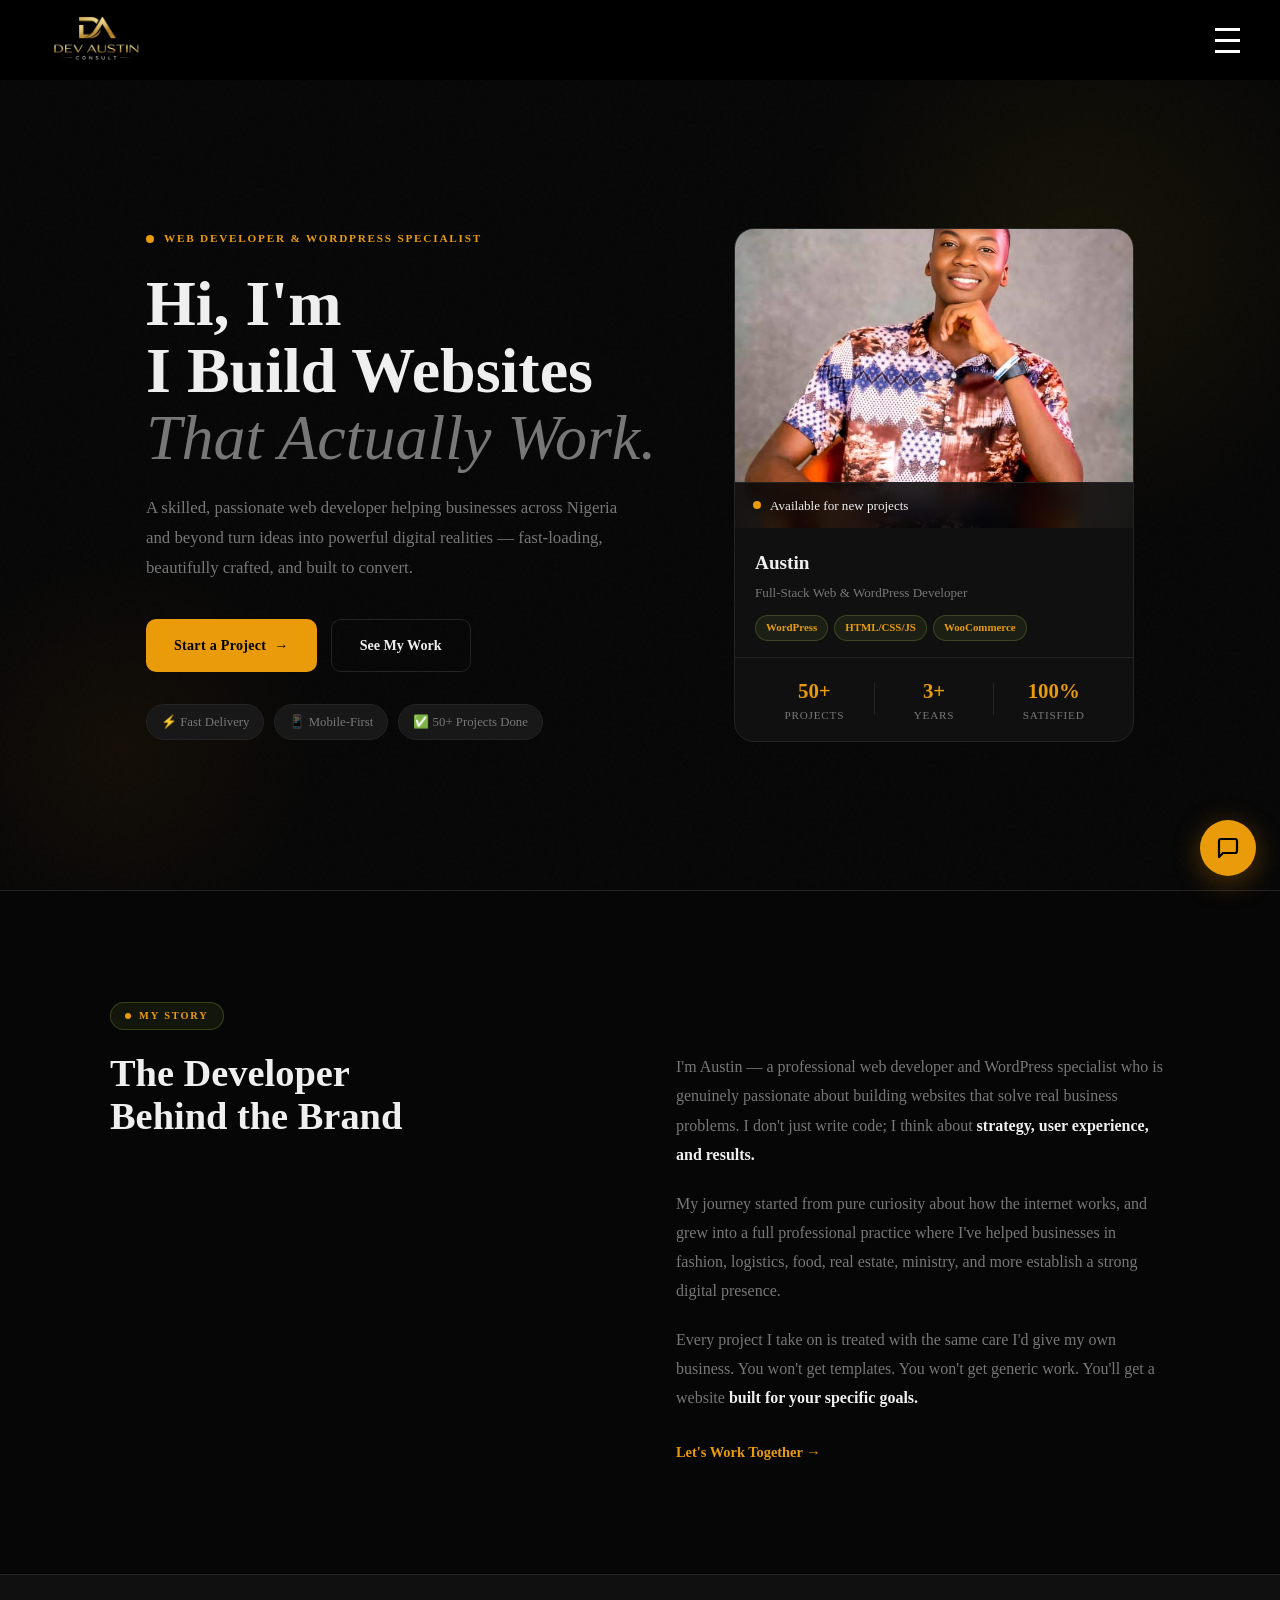
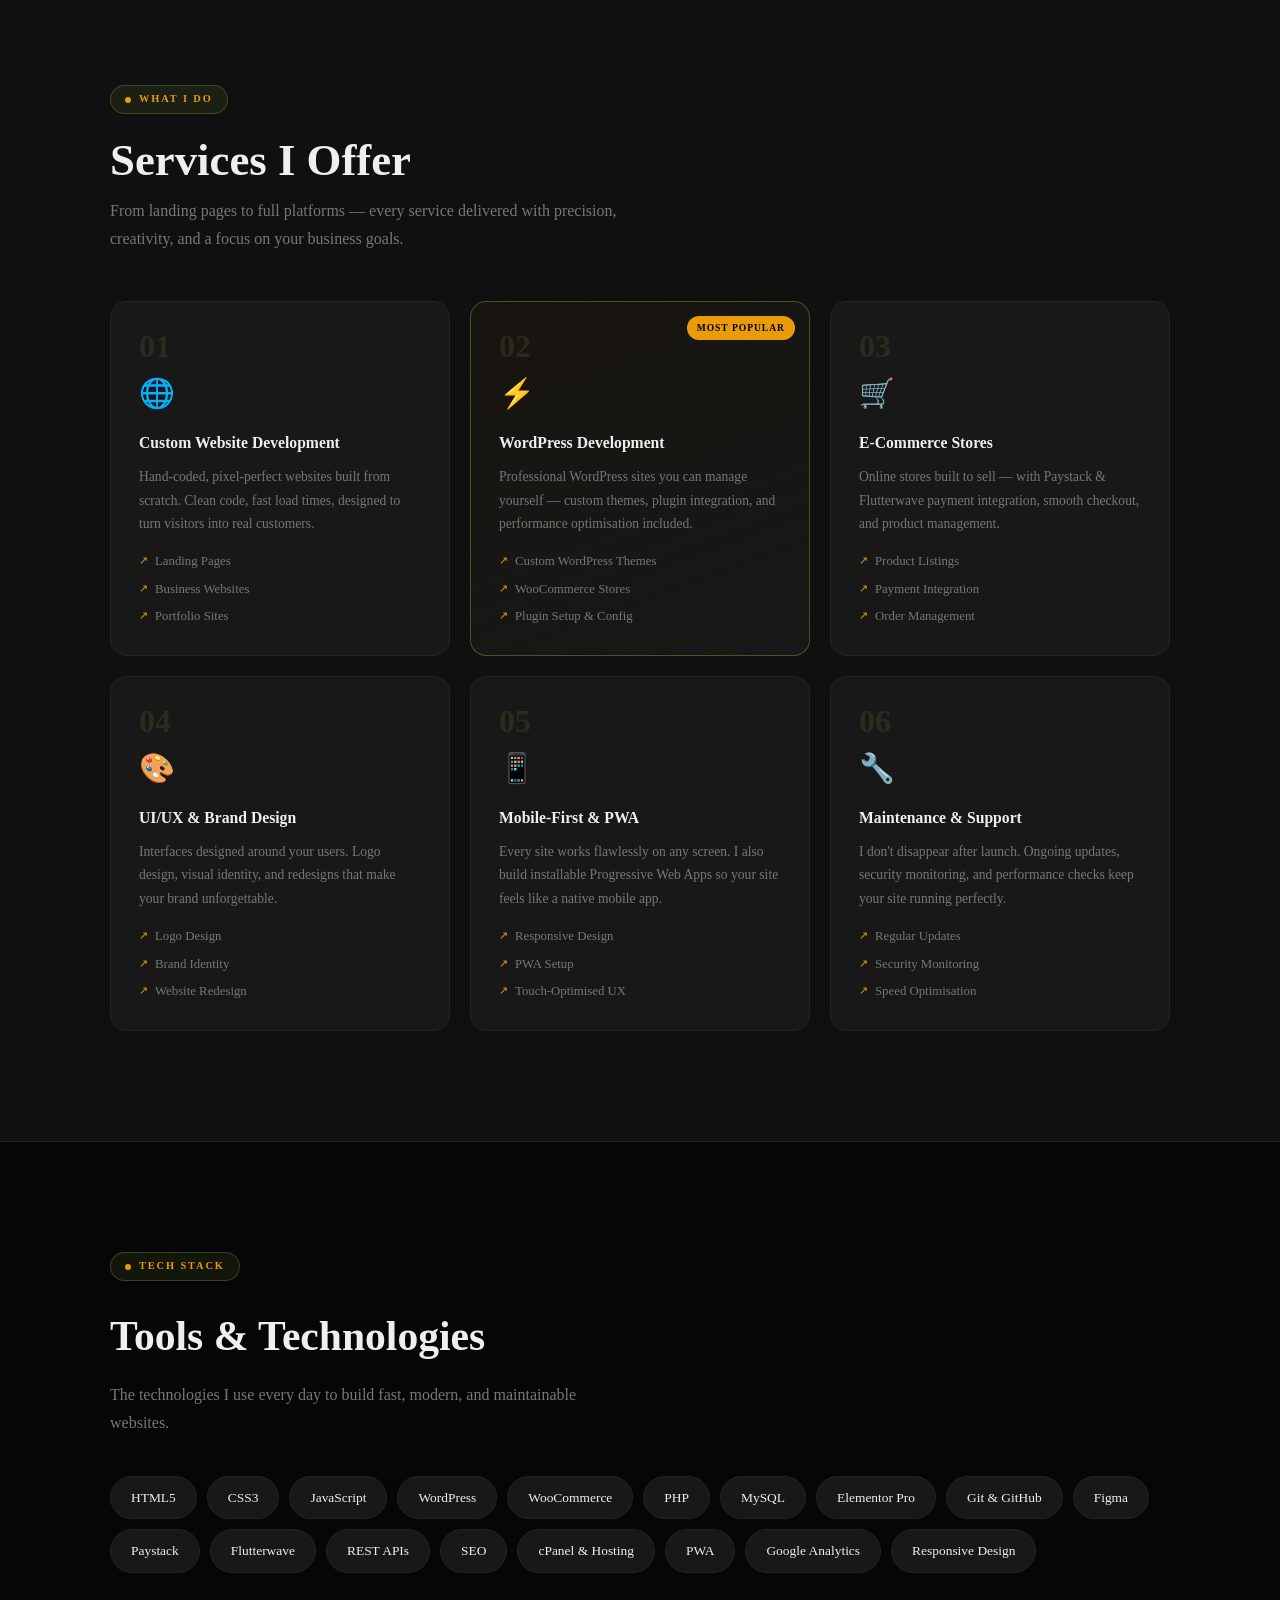
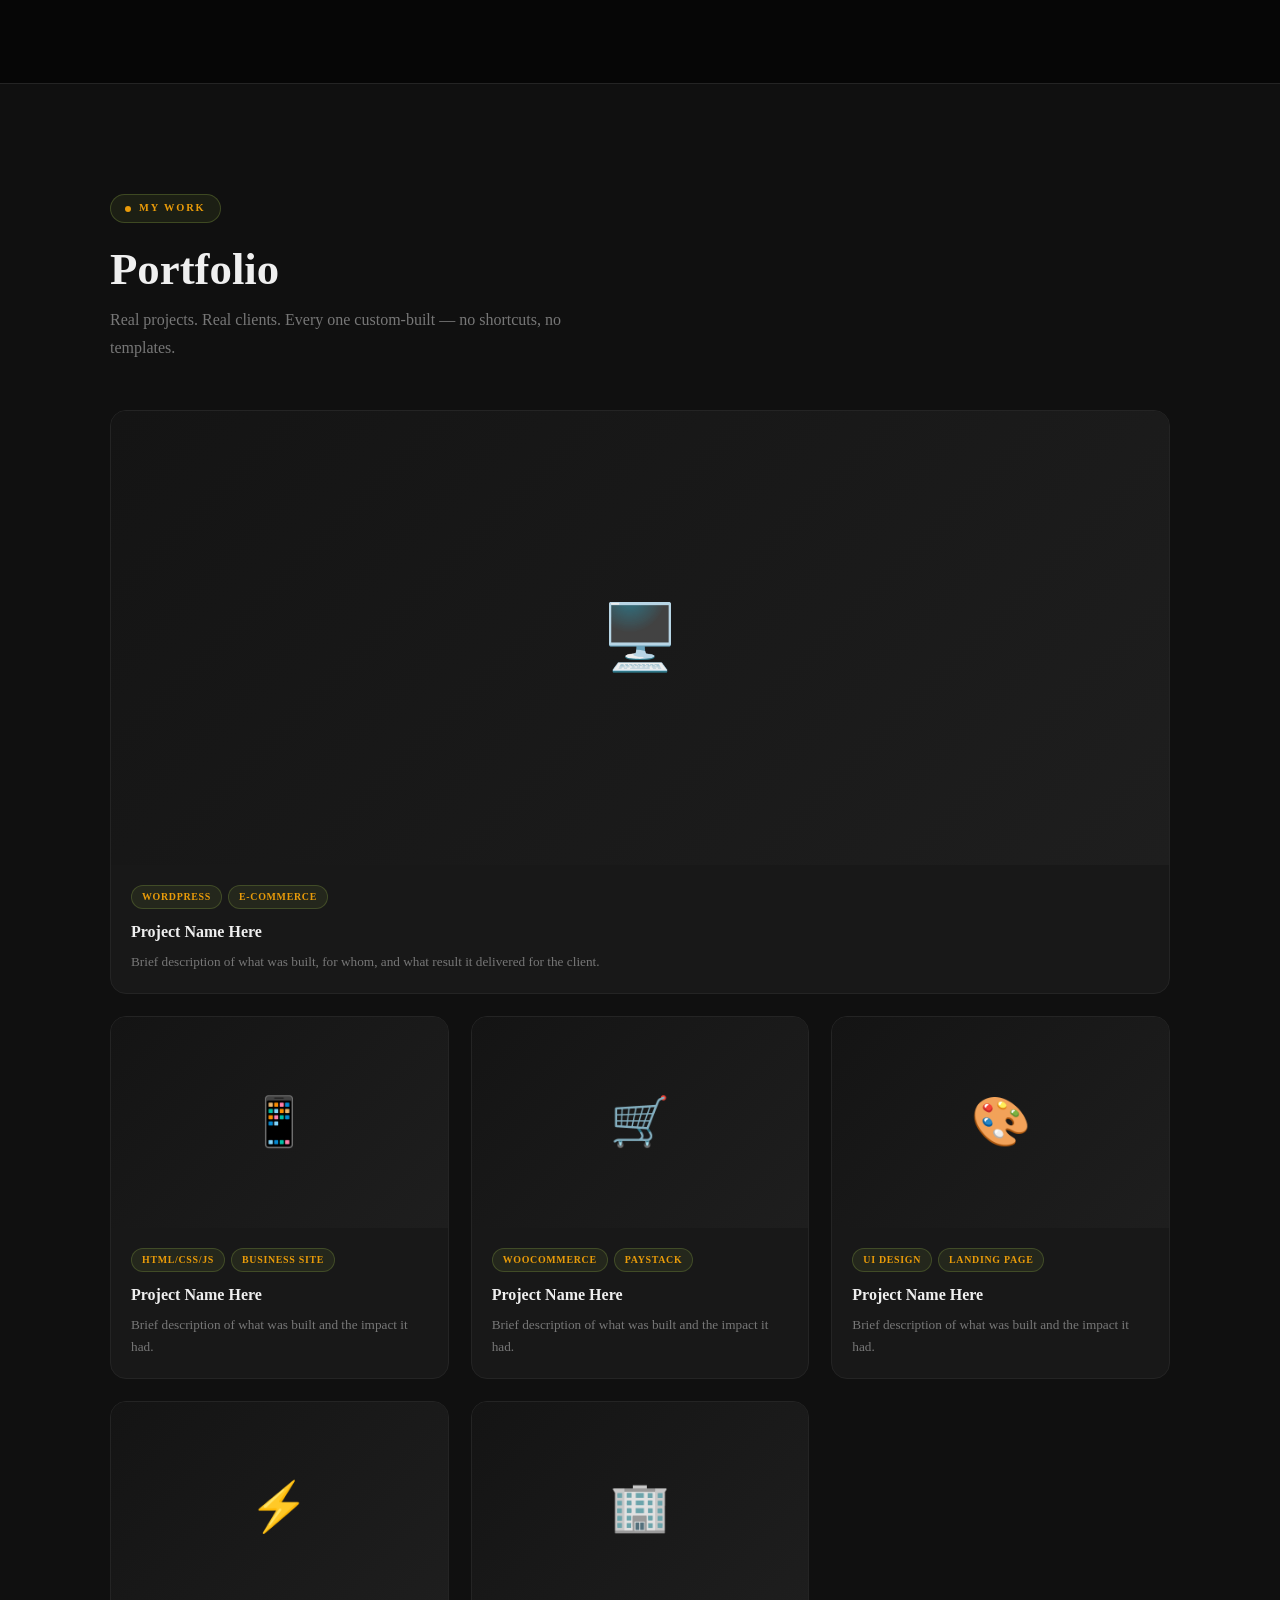
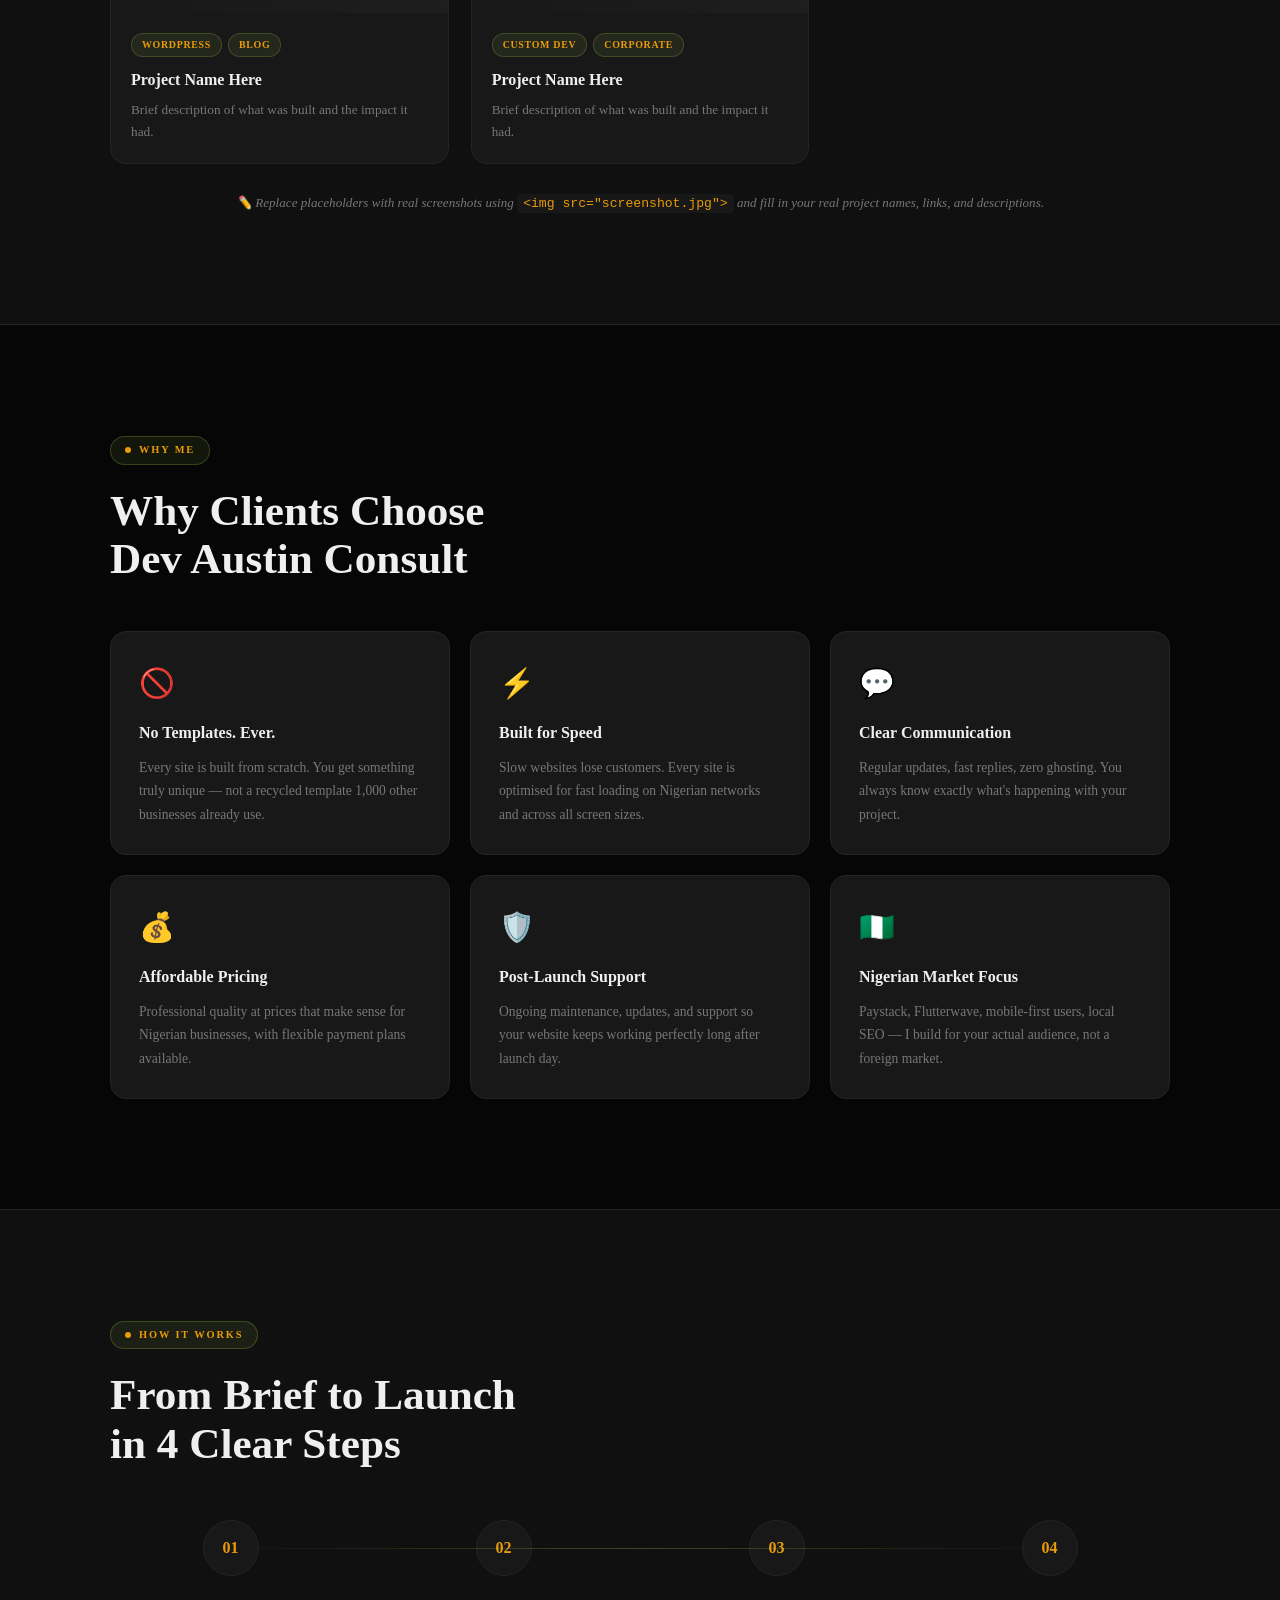
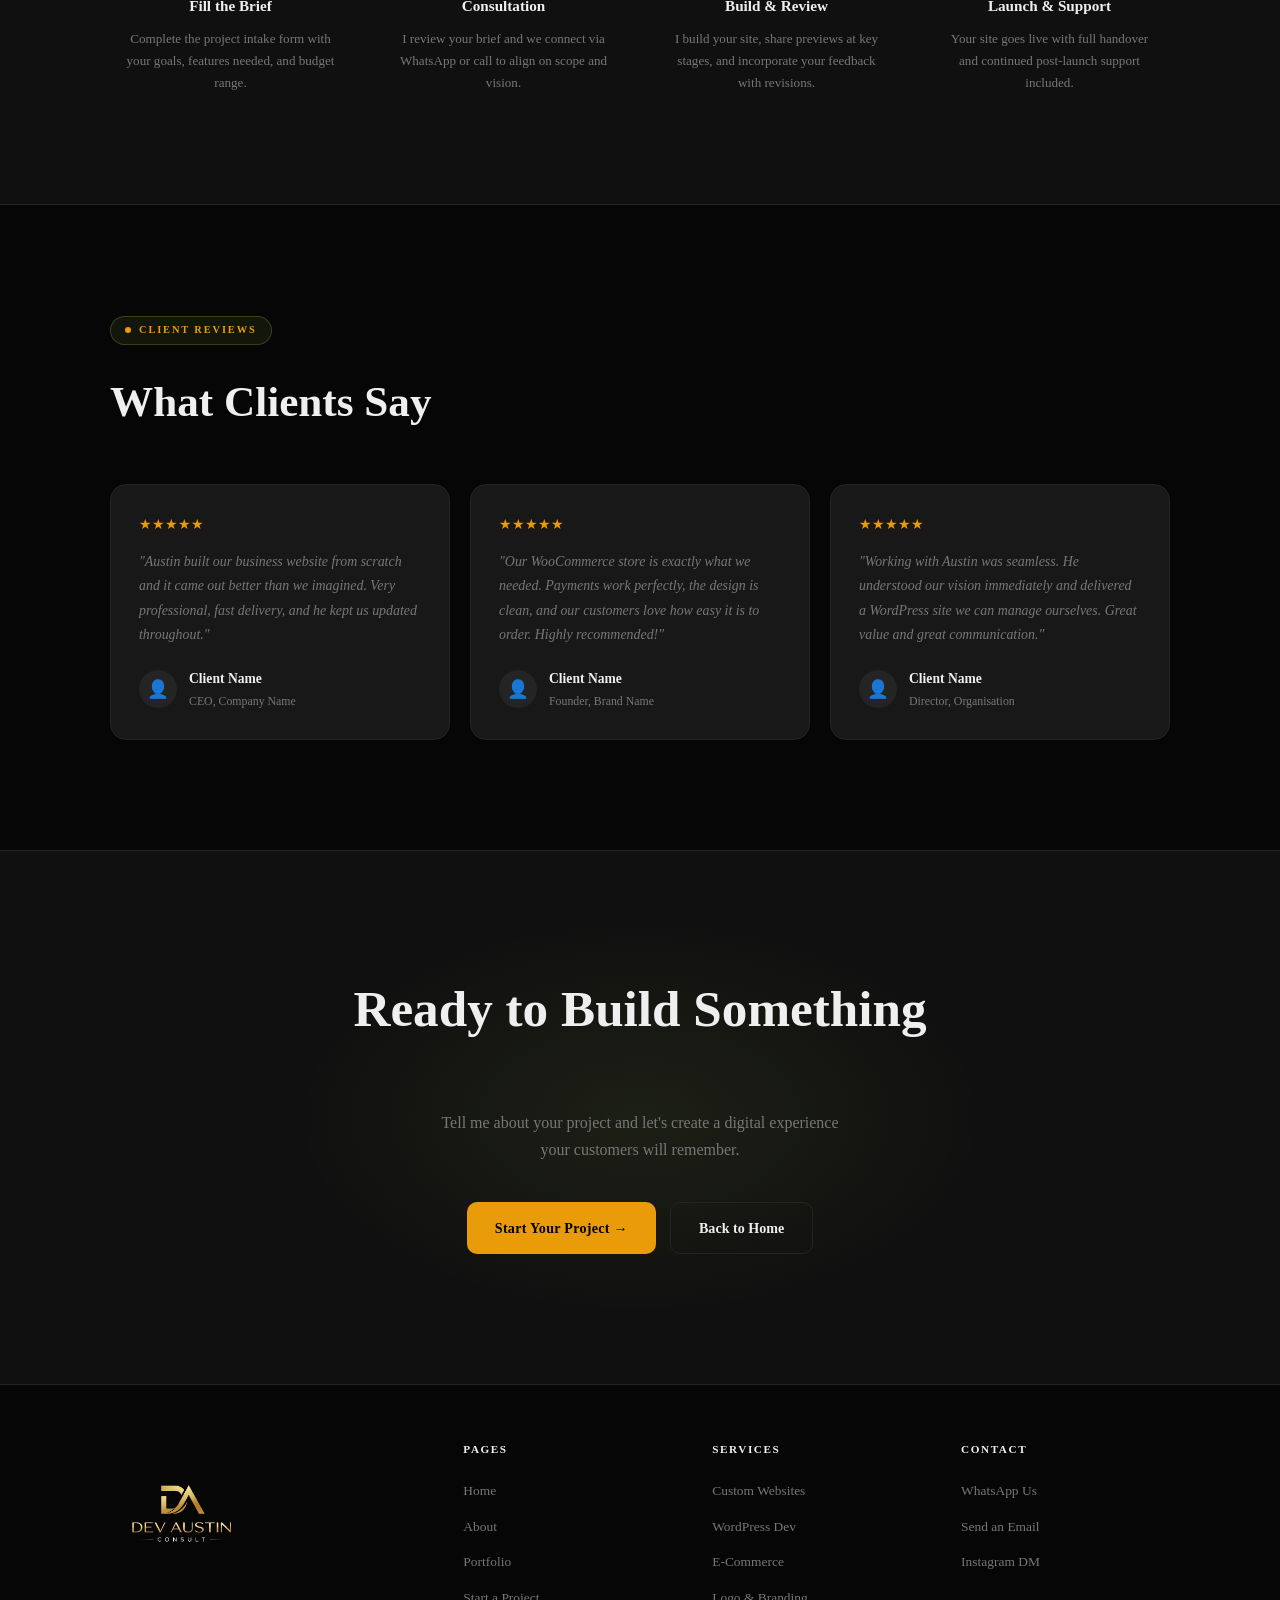
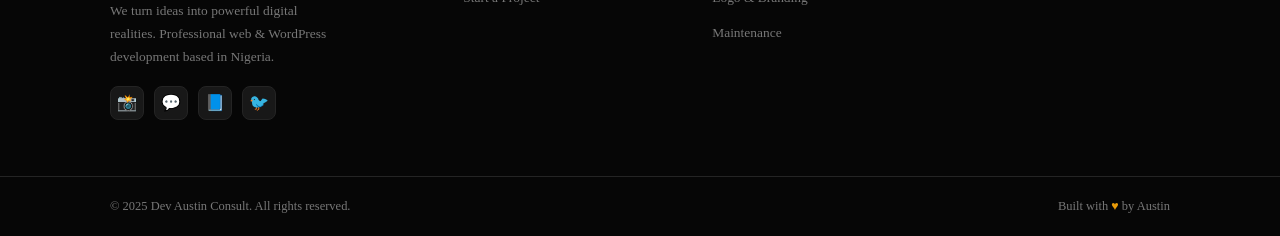
==== about.html @ f30a7113 "Add files via upload" ====
<!DOCTYPE html>
<html lang="en">

<head>
  <meta charset="UTF-8">
  <meta name="viewport" content="width=device-width, initial-scale=1.0">
  <title>About — Dev Austin Consult</title>
  <link rel="stylesheet" href="about.css">
  <link rel="manifest" href="manifest.json">
  <meta name="theme-color" content="#050505">
  <link
    href="https://fonts.googleapis.com/css2?family=Syne:wght@400;600;700;800&family=DM+Sans:ital,wght@0,300;0,400;0,500;1,300&display=swap"
    rel="stylesheet">
</head>

<body>

  <!-- NAVBAR -->
  <header class="navbar">
    <img src="file_00000000eac072439d1abe2cc0e248ca.png" alt="" width="200px" height="150px" class="pro">

    <div class="hamburger" id="hamburger">
      <span></span>
      <span></span>
      <span></span>
    </div>
    <nav class="link" id="navLinks">
      <a href="index.html">Home</a>
      <a href="about.html" class="active">About</a>
      <a href="start-project.html">Start Project</a>
    </nav>
  </header>

  <button id="installBtn" style="display:none;">Install App</button>   

  <!-- HERO -->
  <section class="hero">
    <div class="hero-noise"></div>
    <div class="glow-1"></div>
    <div class="glow-2"></div>
    <div class="wrap hero-inner">
      <div class="hero-text">
        <div class="eyebrow"><span class="edot"></span>Web Developer & WordPress Specialist</div>
        <h1>Hi, I'm <span class="grad">Dev Austin.</span><br>I Build Websites<br><em>That Actually Work.</em></h1>
        <p class="hero-p">A skilled, passionate web developer helping businesses across Nigeria and beyond turn ideas
          into powerful digital realities — fast-loading, beautifully crafted, and built to convert.</p>
        <div class="hero-btns">
          <a href="start-project.html" class="btn-fill">Start a Project <span>→</span></a>
          <a href="#portfolio" class="btn-line">See My Work</a>
        </div>
        <div class="hero-pills">
          <span>⚡ Fast Delivery</span>
          <span>📱 Mobile-First</span>
          <span>✅ 50+ Projects Done</span>
        </div>
      </div>
      <div class="hero-card">
        <div class="hc-photo">
          <img src="your-photo.jpg" alt="Austin">
          <div class="hc-placeholder">
            <div>👨‍💻</div>
          </div>
          <div class="avail-bar"><span class="avail-dot"></span> Available for new projects</div>
        </div>
        <div class="hc-body">
          <div class="hc-name">Austin</div>
          <div class="hc-role">Full-Stack Web & WordPress Developer</div>
          <div class="hc-tags"><span>WordPress</span><span>HTML/CSS/JS</span><span>WooCommerce</span></div>
        </div>
        <div class="hc-stats">
          <div class="hcs">
            <div class="hcs-n">50+</div>
            <div class="hcs-l">Projects</div>
          </div>
          <div class="hcs-div"></div>
          <div class="hcs">
            <div class="hcs-n">3+</div>
            <div class="hcs-l">Years</div>
          </div>
          <div class="hcs-div"></div>
          <div class="hcs">
            <div class="hcs-n">100%</div>
            <div class="hcs-l">Satisfied</div>
          </div>
        </div>
      </div>
    </div>
  </section>

  <!-- STORY -->
  <section class="story">
    <div class="wrap story-inner">
      <div class="slabel">My Story</div>
      <div class="story-grid">
        <div class="story-l">
          <h2>The Developer<br>Behind the Brand</h2>
          <div class="s-line"></div>
        </div>
        <div class="story-r">
          <p>I'm Austin — a professional web developer and WordPress specialist who is genuinely passionate about
            building websites that solve real business problems. I don't just write code; I think about
            <strong>strategy, user experience, and results.</strong></p>
          <p>My journey started from pure curiosity about how the internet works, and grew into a full professional
            practice where I've helped businesses in fashion, logistics, food, real estate, ministry, and more establish
            a strong digital presence.</p>
          <p>Every project I take on is treated with the same care I'd give my own business. You won't get templates.
            You won't get generic work. You'll get a website <strong>built for your specific goals.</strong></p>
          <a href="start-project.html" class="story-cta">Let's Work Together →</a>
        </div>
      </div>
    </div>
  </section>

  <!-- SERVICES -->
  <section class="services" id="services">
    <div class="wrap">
      <div class="slabel">What I Do</div>
      <div class="sec-head">
        <h2>Services I Offer</h2>
        <p>From landing pages to full platforms — every service delivered with precision, creativity, and a focus on
          your business goals.</p>
      </div>
      <div class="svc-grid">
        <div class="svc-card">
          <div class="svc-num">01</div>
          <div class="svc-ico">🌐</div>
          <h3>Custom Website Development</h3>
          <p>Hand-coded, pixel-perfect websites built from scratch. Clean code, fast load times, designed to turn
            visitors into real customers.</p>
          <ul>
            <li>Landing Pages</li>
            <li>Business Websites</li>
            <li>Portfolio Sites</li>
          </ul>
        </div>
        <div class="svc-card svc-hot">
          <div class="hot-badge">Most Popular</div>
          <div class="svc-num">02</div>
          <div class="svc-ico">⚡</div>
          <h3>WordPress Development</h3>
          <p>Professional WordPress sites you can manage yourself — custom themes, plugin integration, and performance
            optimisation included.</p>
          <ul>
            <li>Custom WordPress Themes</li>
            <li>WooCommerce Stores</li>
            <li>Plugin Setup & Config</li>
          </ul>
        </div>
        <div class="svc-card">
          <div class="svc-num">03</div>
          <div class="svc-ico">🛒</div>
          <h3>E-Commerce Stores</h3>
          <p>Online stores built to sell — with Paystack & Flutterwave payment integration, smooth checkout, and product
            management.</p>
          <ul>
            <li>Product Listings</li>
            <li>Payment Integration</li>
            <li>Order Management</li>
          </ul>
        </div>
        <div class="svc-card">
          <div class="svc-num">04</div>
          <div class="svc-ico">🎨</div>
          <h3>UI/UX & Brand Design</h3>
          <p>Interfaces designed around your users. Logo design, visual identity, and redesigns that make your brand
            unforgettable.</p>
          <ul>
            <li>Logo Design</li>
            <li>Brand Identity</li>
            <li>Website Redesign</li>
          </ul>
        </div>
        <div class="svc-card">
          <div class="svc-num">05</div>
          <div class="svc-ico">📱</div>
          <h3>Mobile-First & PWA</h3>
          <p>Every site works flawlessly on any screen. I also build installable Progressive Web Apps so your site feels
            like a native mobile app.</p>
          <ul>
            <li>Responsive Design</li>
            <li>PWA Setup</li>
            <li>Touch-Optimised UX</li>
          </ul>
        </div>
        <div class="svc-card">
          <div class="svc-num">06</div>
          <div class="svc-ico">🔧</div>
          <h3>Maintenance & Support</h3>
          <p>I don't disappear after launch. Ongoing updates, security monitoring, and performance checks keep your site
            running perfectly.</p>
          <ul>
            <li>Regular Updates</li>
            <li>Security Monitoring</li>
            <li>Speed Optimisation</li>
          </ul>
        </div>
      </div>
    </div>
  </section>

  <!-- TECH STACK -->
  <section class="tech">
    <div class="wrap">
      <div class="slabel">Tech Stack</div>
      <h2>Tools & Technologies</h2>
      <p class="tech-sub">The technologies I use every day to build fast, modern, and maintainable websites.</p>
      <div class="tech-pills">
        <span>HTML5</span><span>CSS3</span><span>JavaScript</span><span>WordPress</span>
        <span>WooCommerce</span><span>PHP</span><span>MySQL</span><span>Elementor Pro</span>
        <span>Git & GitHub</span><span>Figma</span><span>Paystack</span><span>Flutterwave</span>
        <span>REST APIs</span><span>SEO</span><span>cPanel & Hosting</span>
        <span>PWA</span><span>Google Analytics</span><span>Responsive Design</span>
      </div>
    </div>
  </section>

  <!-- PORTFOLIO -->
  <section class="portfolio" id="portfolio">
    <div class="wrap">
      <div class="slabel">My Work</div>
      <div class="sec-head">
        <h2>Portfolio</h2>
        <p>Real projects. Real clients. Every one custom-built — no shortcuts, no templates.</p>
      </div>
      <div class="port-grid">
        <!-- Card 1 — LARGE -->
        <div class="pc pc-big">
          <div class="pc-img">
            <!-- <img src="project1.jpg" alt="Project 1"> -->
            <div class="pc-ph">🖥️</div>
            <div class="pc-hover"><a href="#">View Live Site →</a></div>
          </div>
          <div class="pc-body">
            <div class="pc-tags"><span>WordPress</span><span>E-Commerce</span></div>
            <h3>Project Name Here</h3>
            <p>Brief description of what was built, for whom, and what result it delivered for the client.</p>
          </div>
        </div>
        <!-- Card 2 -->
        <div class="pc">
          <div class="pc-img">
            <div class="pc-ph">📱</div>
            <div class="pc-hover"><a href="#">View Live →</a></div>
          </div>
          <div class="pc-body">
            <div class="pc-tags"><span>HTML/CSS/JS</span><span>Business Site</span></div>
            <h3>Project Name Here</h3>
            <p>Brief description of what was built and the impact it had.</p>
          </div>
        </div>
        <!-- Card 3 -->
        <div class="pc">
          <div class="pc-img">
            <div class="pc-ph">🛒</div>
            <div class="pc-hover"><a href="#">View Live →</a></div>
          </div>
          <div class="pc-body">
            <div class="pc-tags"><span>WooCommerce</span><span>Paystack</span></div>
            <h3>Project Name Here</h3>
            <p>Brief description of what was built and the impact it had.</p>
          </div>
        </div>
        <!-- Card 4 -->
        <div class="pc">
          <div class="pc-img">
            <div class="pc-ph">🎨</div>
            <div class="pc-hover"><a href="#">View Live →</a></div>
          </div>
          <div class="pc-body">
            <div class="pc-tags"><span>UI Design</span><span>Landing Page</span></div>
            <h3>Project Name Here</h3>
            <p>Brief description of what was built and the impact it had.</p>
          </div>
        </div>
        <!-- Card 5 -->
        <div class="pc">
          <div class="pc-img">
            <div class="pc-ph">⚡</div>
            <div class="pc-hover"><a href="#">View Live →</a></div>
          </div>
          <div class="pc-body">
            <div class="pc-tags"><span>WordPress</span><span>Blog</span></div>
            <h3>Project Name Here</h3>
            <p>Brief description of what was built and the impact it had.</p>
          </div>
        </div>
        <!-- Card 6 -->
        <div class="pc">
          <div class="pc-img">
            <div class="pc-ph">🏢</div>
            <div class="pc-hover"><a href="#">View Live →</a></div>
          </div>
          <div class="pc-body">
            <div class="pc-tags"><span>Custom Dev</span><span>Corporate</span></div>
            <h3>Project Name Here</h3>
            <p>Brief description of what was built and the impact it had.</p>
          </div>
        </div>
      </div>
      <p class="port-note">✏️ Replace placeholders with real screenshots using
        <code>&lt;img src="screenshot.jpg"&gt;</code> and fill in your real project names, links, and descriptions.</p>
    </div>
  </section>

  <!-- WHY ME -->
  <section class="why">
    <div class="wrap">
      <div class="slabel">Why Me</div>
      <h2>Why Clients Choose<br>Dev Austin Consult</h2>
      <div class="why-grid">
        <div class="why-card">
          <div class="why-ico">🚫</div>
          <h4>No Templates. Ever.</h4>
          <p>Every site is built from scratch. You get something truly unique — not a recycled template 1,000 other
            businesses already use.</p>
        </div>
        <div class="why-card">
          <div class="why-ico">⚡</div>
          <h4>Built for Speed</h4>
          <p>Slow websites lose customers. Every site is optimised for fast loading on Nigerian networks and across all
            screen sizes.</p>
        </div>
        <div class="why-card">
          <div class="why-ico">💬</div>
          <h4>Clear Communication</h4>
          <p>Regular updates, fast replies, zero ghosting. You always know exactly what's happening with your project.
          </p>
        </div>
        <div class="why-card">
          <div class="why-ico">💰</div>
          <h4>Affordable Pricing</h4>
          <p>Professional quality at prices that make sense for Nigerian businesses, with flexible payment plans
            available.</p>
        </div>
        <div class="why-card">
          <div class="why-ico">🛡️</div>
          <h4>Post-Launch Support</h4>
          <p>Ongoing maintenance, updates, and support so your website keeps working perfectly long after launch day.
          </p>
        </div>
        <div class="why-card">
          <div class="why-ico">🇳🇬</div>
          <h4>Nigerian Market Focus</h4>
          <p>Paystack, Flutterwave, mobile-first users, local SEO — I build for your actual audience, not a foreign
            market.</p>
        </div>
      </div>
    </div>
  </section>

  <!-- PROCESS -->
  <section class="process">
    <div class="wrap">
      <div class="slabel">How It Works</div>
      <h2>From Brief to Launch<br>in 4 Clear Steps</h2>
      <div class="process-grid">
        <div class="ps">
          <div class="ps-circle">01</div>
          <h4>Fill the Brief</h4>
          <p>Complete the project intake form with your goals, features needed, and budget range.</p>
        </div>
        <div class="ps">
          <div class="ps-circle">02</div>
          <h4>Consultation</h4>
          <p>I review your brief and we connect via WhatsApp or call to align on scope and vision.</p>
        </div>
        <div class="ps">
          <div class="ps-circle">03</div>
          <h4>Build & Review</h4>
          <p>I build your site, share previews at key stages, and incorporate your feedback with revisions.</p>
        </div>
        <div class="ps">
          <div class="ps-circle">04</div>
          <h4>Launch & Support</h4>
          <p>Your site goes live with full handover and continued post-launch support included.</p>
        </div>
      </div>
    </div>
  </section>

  <!-- TESTIMONIALS -->
  <section class="testimonials">
    <div class="wrap">
      <div class="slabel">Client Reviews</div>
      <h2>What Clients Say</h2>
      <div class="testi-grid">
        <!-- ✏️ Replace with real testimonials -->
        <div class="tc">
          <div class="tc-stars">★★★★★</div>
          <p>"Austin built our business website from scratch and it came out better than we imagined. Very professional,
            fast delivery, and he kept us updated throughout."</p>
          <div class="tc-foot">
            <div class="tc-av">👤</div>
            <div>
              <div class="tc-name">Client Name</div>
              <div class="tc-role">CEO, Company Name</div>
            </div>
          </div>
        </div>
        <div class="tc">
          <div class="tc-stars">★★★★★</div>
          <p>"Our WooCommerce store is exactly what we needed. Payments work perfectly, the design is clean, and our
            customers love how easy it is to order. Highly recommended!"</p>
          <div class="tc-foot">
            <div class="tc-av">👤</div>
            <div>
              <div class="tc-name">Client Name</div>
              <div class="tc-role">Founder, Brand Name</div>
            </div>
          </div>
        </div>
        <div class="tc">
          <div class="tc-stars">★★★★★</div>
          <p>"Working with Austin was seamless. He understood our vision immediately and delivered a WordPress site we
            can manage ourselves. Great value and great communication."</p>
          <div class="tc-foot">
            <div class="tc-av">👤</div>
            <div>
              <div class="tc-name">Client Name</div>
              <div class="tc-role">Director, Organisation</div>
            </div>
          </div>
        </div>
      </div>
    </div>
  </section>

  <!-- CTA -->
  <section class="cta">
    <div class="cta-glow"></div>
    <div class="wrap cta-inner">
      <h2>Ready to Build Something<br><span>That Gets You Results?</span></h2>
      <p>Tell me about your project and let's create a digital experience your customers will remember.</p>
      <div class="cta-btns">
        <a href="start-project.html" class="btn-fill">Start Your Project →</a>
        <a href="index.html" class="btn-line">Back to Home</a>
      </div>
    </div>
  </section>

  <!-- FOOTER -->
  <footer class="footer">
    <div class="footer-top wrap">
      <div class="ft-brand">
        <img src="file_00000000eac072439d1abe2cc0e248ca.png" alt="Dev Austin Consult"width="200px" height="150px" class="dam">
        <p>We turn ideas into powerful digital realities. Professional web & WordPress development based in Nigeria.</p>
        <div class="ft-socials">
          <a href="#">📸</a><a href="#">💬</a><a href="#">📘</a><a href="#">🐦</a>
        </div>
      </div>
      <div class="ft-col">
        <h5>Pages</h5>
        <ul>
          <li><a href="index.html">Home</a></li>
          <li><a href="about.html">About</a></li>
          <li><a href="#portfolio">Portfolio</a></li>
          <li><a href="start-project.html">Start a Project</a></li>
        </ul>
      </div>
      <div class="ft-col">
        <h5>Services</h5>
        <ul>
          <li><a href="#">Custom Websites</a></li>
          <li><a href="#">WordPress Dev</a></li>
          <li><a href="#">E-Commerce</a></li>
          <li><a href="#">Logo & Branding</a></li>
          <li><a href="#">Maintenance</a></li>
        </ul>
      </div>
      <div class="ft-col">
        <h5>Contact</h5>
        <ul>
          <li><a href="https://wa.me/234XXXXXXXXXX">WhatsApp Us</a></li>
          <li><a href="mailto:your@email.com">Send an Email</a></li>
          <li><a href="#">Instagram DM</a></li>
        </ul>
      </div>
    </div>
    <div class="footer-bottom">
      <div class="wrap fb-inner">
        <p>© 2025 Dev Austin Consult. All rights reserved.</p>
        <p>Built with <span style="color:var(--accent)">♥</span> by Austin</p>
      </div>
    </div>
  </footer>

  <!-- AI CHAT FAB -->
  <button class="chat-fab" id="chatFab" title="Chat with Austin AI">
    <svg viewBox="0 0 24 24" fill="none" stroke="#000" stroke-width="2.2" stroke-linecap="round"
      stroke-linejoin="round">
      <path d="M21 15a2 2 0 0 1-2 2H7l-4 4V5a2 2 0 0 1 2-2h14a2 2 0 0 1 2 2z" />
    </svg>
  </button>
  <div class="chat-bubble" id="chatBubble">
    <div class="chat-header">
      <div class="chat-avatar">🧑‍💻</div>
      <div class="chat-header-info">
        <h4>Dev Austin AI</h4>
        <p>● Online — Ask me anything</p>
      </div>
      <button class="chat-close" id="chatClose">✕</button>
    </div>
    <div class="chat-messages" id="chatMessages">
      <div class="msg bot">Hey! 👋 I'm Austin AI — your guide to working with <strong>Dev Austin Consult</strong>. Ask
        me anything about services, pricing, or how to get started!</div>
    </div>
    <div class="quick-replies" id="quickReplies">
      <button class="quick-reply">What do you do?</button>
      <button class="quick-reply">How much does a website cost?</button>
      <button class="quick-reply">How long does it take?</button>
      <button class="quick-reply">WordPress or custom?</button>
    </div>
    <div class="chat-input-row">
      <input type="text" id="chatInput" placeholder="Type your question…" autocomplete="off">
      <button id="sendBtn">
        <svg viewBox="0 0 24 24" fill="none" stroke="#000" stroke-width="2.5" stroke-linecap="round"
          stroke-linejoin="round">
          <line x1="22" y1="2" x2="11" y2="13" />
          <polygon points="22 2 15 22 11 13 2 9 22 2" />
        </svg>
      </button>
    </div>
  </div>

  <script src="consult.js"></script>
  
</body>

</html>
---- about.css ----
*,
*::before,
*::after {
  box-sizing: border-box;
  margin: 0;
  padding: 0;
}

:root {
  --bg: #060606;
  --surf: #101010;
  --surf2: #181818;
  --border: #242424;
  --accent: #e99b09;
  --text: #efefef;
  --muted: #777;
  --r: 16px;
}

html {
  scroll-behavior: smooth;
}

body {
  background: var(--bg);
  color: var(--text);
  overflow-x: hidden;
  line-height: 1.6;
}

/* ── SHARED ───────────────────────────────── */
.wrap {
  max-width: 1140px;
  margin: 0 auto;
  padding: 0 40px;
}

.slabel {           
  display: inline-flex;
  align-items: center;
  gap: 8px;
  background: rgba(200, 240, 90, .07);
  border: 1px solid rgba(200, 240, 90, .2);
  color: var(--accent);
  font-size: .65rem;
  font-weight: 700;
  letter-spacing: .18em;
  text-transform: uppercase;
  padding: 5px 14px;
  border-radius: 40px;
  margin-bottom: 22px;
}

.slabel::before {
  content: '';
  width: 6px;
  height: 6px;
  background: var(--accent);
  border-radius: 50%;
}

.sec-head {
  margin-bottom: 48px;
}

.sec-head h2 {
  font-size: clamp(1.9rem, 3.5vw, 2.8rem);
  font-weight: 800;
  margin-bottom: 12px;
  line-height: 1.1;
}

.sec-head p {
  color: var(--muted);
  max-width: 520px;
  line-height: 1.75;
  font-size: 1rem;
}

.btn-fill {
  display: inline-flex;
  align-items: center;
  gap: 8px;
  background: var(--accent);
  color: #000;
  padding: 14px 28px;
  border-radius: 10px;
  font-weight: 800;
  font-size: .88rem;
  text-decoration: none;
  transition: all .22s;
  letter-spacing: .02em;
}

.btn-fill:hover {
  transform: translateY(-2px);
  box-shadow: 0 10px 28px rgba(216, 143, 7, 0.432);
}

.btn-line {
  display: inline-flex;
  align-items: center;
  gap: 8px;
  background: transparent;
  color: var(--text);
  padding: 14px 28px;
  border-radius: 10px;
  font-weight: 800;
  font-size: .88rem;
  text-decoration: none;
  border: 1.5px solid var(--border);
  transition: all .22s;
}

.btn-line:hover {
  border-color: var(--accent);
  color: var(--accent);
}


.hero {
  min-height: 90vh;
  display: flex;
  align-items: center;
  position: relative;
  overflow: hidden;
  padding: 80px 0;
}    

.hero-noise {
  position: absolute;
  inset: 0;
  pointer-events: none;
  background-image: url("data:image/svg+xml,%3Csvg viewBox='0 0 256 256' xmlns='http://www.w3.org/2000/svg'%3E%3Cfilter id='n'%3E%3CfeTurbulence type='fractalNoise' baseFrequency='.9' numOctaves='4' stitchTiles='stitch'/%3E%3C/filter%3E%3Crect width='100%25' height='100%25' filter='url(%23n)' opacity='.04'/%3E%3C/svg%3E");
  opacity: .5;
  z-index: 0;
}

.glow-1 {
  position: absolute;
  width: 600px;
  height: 600px;
  border-radius: 50%;
  background: radial-gradient(circle, rgba(207, 170, 6, 0.08) 0%, transparent 65%);
  top: -120px;
  right: -100px;
  pointer-events: none;
  z-index: 0;
}

.glow-2 {
  position: absolute;
  width: 400px;
  height: 400px;
  border-radius: 50%;
  background: radial-gradient(circle, rgba(228, 125, 7, 0.06) 0%, transparent 70%);
  bottom: -60px;
  left: -80px;
  pointer-events: none;
  z-index: 0;
}

.hero-inner {
  display: grid;
  grid-template-columns: 1fr 400px;
  gap: 60px;
  align-items: center;
  position: relative;
  z-index: 1;
}

@media(max-width:960px) {
  .hero-inner {
    grid-template-columns: 1fr;
  }

  .hero-card {
    display: none;
  }

  .hero {
    min-height: auto;
    padding: 60px 0;
  }
}

.eyebrow {
  display: flex;
  align-items: center;
  gap: 10px;
  font-size: .7rem;
  font-weight: 700;
  letter-spacing: .16em;
  text-transform: uppercase;
  color: var(--accent);
  margin-bottom: 22px;
}

.edot {
  width: 8px;
  height: 8px;
  background: var(--accent);
  border-radius: 50%;
  animation: edotPulse 2s infinite;
}

@keyframes edotPulse {

  0%,
  100% {
    box-shadow: 0 0 0 0 rgba(200, 240, 90, .4);
  }

  50% {
    box-shadow: 0 0 0 8px rgba(200, 240, 90, 0);
  }
}

.hero-text h1 {
  font-size: clamp(2.5rem, 5.5vw, 4rem);
  font-weight: 800;
  line-height: 1.05;
  margin-bottom: 22px;
}

.hero-text h1 em {
  font-style: italic;
  color: var(--muted);
  font-weight: 400;
}

.grad {
  background: linear-gradient(90deg, var(--accent));
  -webkit-background-clip: text;
  -webkit-text-fill-color: transparent;
  background-clip: text;
}

.hero-p {
  color: var(--muted);
  font-size: 1.05rem;
  line-height: 1.78;
  max-width: 480px;
  margin-bottom: 36px;
}

.hero-btns {
  display: flex;
  gap: 14px;
  flex-wrap: wrap;
  margin-bottom: 32px;
}

.hero-pills {
  display: flex;
  gap: 10px;
  flex-wrap: wrap;
}

.hero-pills span {
  background: var(--surf2);
  border: 1px solid var(--border);
  color: var(--muted);
  padding: 7px 14px;
  border-radius: 30px;
  font-size: .8rem;
  font-weight: 500;
}

/* Dev Card */
.hero-card {
  background: var(--surf);
  border: 1px solid var(--border);
  border-radius: 20px;
  overflow: hidden;
}

.hc-photo {
  position: relative;
  aspect-ratio: 4/3;
  background: var(--surf2);
  overflow: hidden;
}

.hc-photo img {
  width: 100%;
  height: 100%;
  object-fit: cover;
  display: block;
}

.hc-placeholder {
  width: 100%;
  height: 100%;
  display: flex;
  flex-direction: column;
  align-items: center;
  justify-content: center;
  gap: 10px;
  background: linear-gradient(160deg, var(--surf2), var(--surf));
}

.hc-placeholder div {
  font-size: 3.5rem;
}

.hc-placeholder p {
  color: var(--muted);
  font-size: .78rem;
}

.avail-bar {
  position: absolute;
  bottom: 0;
  left: 0;
  right: 0;
  background: rgba(6, 6, 6, .85);
  backdrop-filter: blur(10px);
  border-top: 1px solid var(--border);
  padding: 12px 18px;
  display: flex;
  align-items: center;
  gap: 9px;
  font-size: .82rem;
  font-weight: 500;
}

.avail-dot {
  width: 8px;
  height: 8px;
  background: var(--accent);
  border-radius: 50%;
  animation: edotPulse 2s infinite;
}

.hc-body {
  padding: 20px 20px 0;
}

.hc-name {
  font-size: 1.2rem;
  font-weight: 800;
  margin-bottom: 4px;
}

.hc-role {
  color: var(--muted);
  font-size: .82rem;
  margin-bottom: 12px;
}

.hc-tags {
  display: flex;
  gap: 6px;
  flex-wrap: wrap;
  margin-bottom: 16px;
}

.hc-tags span {
  background: rgba(200, 240, 90, .07);
  border: 1px solid rgba(200, 240, 90, .18);
  color: var(--accent);
  font-size: .68rem;
  font-weight: 700;
  padding: 3px 10px;
  border-radius: 20px;
}

.hc-stats {
  display: flex;
  align-items: center;
  border-top: 1px solid var(--border);
  padding: 16px 20px;
}

.hcs {
  flex: 1;
  text-align: center;
}

.hcs-n {
  font-size: 1.3rem;
  font-weight: 800;
  color: var(--accent);
}

.hcs-l {
  font-size: .7rem;
  color: var(--muted);
  text-transform: uppercase;
  letter-spacing: .07em;
}

.hcs-div {
  width: 1px;
  height: 32px;
  background: var(--border);
}

/* ── STORY ────────────────────────────────── */
.story {
  padding: 110px 0;
  border-top: 1px solid var(--border);
}

.story-grid {
  display: grid;
  grid-template-columns: 1fr 1fr;
  gap: 72px;
  align-items: start;
}

@media(max-width:800px) {
  .story-grid {
    grid-template-columns: 1fr;
    gap: 32px;
  }

  .story-l h2 {
    position: static !important;
  }
}

.story-l h2 {
  font-size: clamp(1.8rem, 3vw, 2.5rem);
  font-weight: 800;
  line-height: 1.12;
  position: sticky;
  top: 100px;
}

.s-line {
  width: 48px;
  height: 3px;
  background: linear-gradient(90deg, var(--accent), var(--accent2));
  border-radius: 3px;
  margin-top: 20px;
}

.story-r {
  display: flex;
  flex-direction: column;
  gap: 20px;
}

.story-r p {
  color: var(--muted);
  line-height: 1.82;
  font-size: 1rem;
}

.story-r p strong {
  color: var(--text);
}

.story-cta {
  display: inline-block;
  color: var(--accent);
  text-decoration: none;
  font-weight: 700;
  font-size: .9rem;
  margin-top: 8px;
  transition: opacity .2s;
}

.story-cta:hover {
  opacity: .7;
}

/* ── SERVICES ─────────────────────────────── */
.services {
  padding: 110px 0;
  background: var(--surf);
  border-top: 1px solid var(--border);
  border-bottom: 1px solid var(--border);
}

.svc-grid {
  display: grid;
  grid-template-columns: repeat(3, 1fr);
  gap: 20px;
}

@media(max-width:960px) {
  .svc-grid {
    grid-template-columns: 1fr 1fr;
  }
}

@media(max-width:560px) {
  .svc-grid {
    grid-template-columns: 1fr;
  }
}

.svc-card {
  background: var(--surf2);
  border: 1px solid var(--border);
  border-radius: var(--r);
  padding: 28px;
  position: relative;
  transition: border-color .25s, transform .25s;
  overflow: hidden;
}

.svc-card::after {
  content: '';
  position: absolute;
  inset: 0;
  background: linear-gradient(135deg, rgba(200, 240, 90, .04), transparent);
  opacity: 0;
  transition: opacity .3s;
}

.svc-card:hover {
  border-color: #e99b09;
  transform: translateY(-4px);
}

.svc-card:hover::after {
  opacity: 1;
}

.svc-card.svc-hot {
  border-color: rgba(200, 240, 90, .28);
  background: linear-gradient(160deg, rgba(223, 148, 9, 0.04), var(--surf2));
}

.hot-badge {
  position: absolute;
  top: 14px;
  right: 14px;
  background: var(--accent);
  color: #000;
  font-size: .6rem;
  font-weight: 800;
  letter-spacing: .1em;
  text-transform: uppercase;
  padding: 4px 10px;
  border-radius: 20px;
}

.svc-num {
  font-size: 2rem;
  font-weight: 800;
  color: rgba(200, 240, 90, .1);
  margin-bottom: 8px;
  line-height: 1;
}

.svc-ico {
  font-size: 1.8rem;
  margin-bottom: 14px;
}

.svc-card h3 {
  font-size: .98rem;
  font-weight: 700;
  margin-bottom: 10px;
}

.svc-card p {
  color: var(--muted);
  font-size: .85rem;
  line-height: 1.72;
  margin-bottom: 16px;
}

.svc-card ul {
  list-style: none;
  display: flex;
  flex-direction: column;
  gap: 7px;
}

.svc-card ul li {
  font-size: .8rem;
  color: var(--muted);
  padding-left: 16px;
  position: relative;
}

.svc-card ul li::before {
  content: '↗';
  position: absolute;
  left: 0;
  color: var(--accent);
  font-size: .7rem;
  top: 1px;
}

/* ── TECH ─────────────────────────────────── */
.tech {
  padding: 110px 0;
}

.tech h2 {
  font-size: clamp(1.9rem, 3.5vw, 2.6rem);
  font-weight: 800;
  margin-bottom: 12px;
}

.tech-sub {
  color: var(--muted);
  font-size: 1rem;
  line-height: 1.7;
  max-width: 500px;
  margin-bottom: 40px;
}

.tech-pills {
  display: flex;
  flex-wrap: wrap;
  gap: 10px;
}

.tech-pills span {
  background: var(--surf2);
  border: 1px solid var(--border);
  color: var(--text);
  padding: 10px 20px;
  border-radius: 40px;
  font-size: .84rem;
  font-weight: 500;
  cursor: default;
  transition: all .22s;
}

.tech-pills span:hover {
  border-color: var(--accent);
  color: var(--accent);
  background: rgba(200, 240, 90, .05);
}

/* ── PORTFOLIO ────────────────────────────── */
.portfolio {
  padding: 110px 0;
  background: var(--surf);
  border-top: 1px solid var(--border);
  border-bottom: 1px solid var(--border);
}

.port-grid {
  display: grid;
  grid-template-columns: repeat(3, 1fr);
  grid-auto-rows: auto;
  gap: 22px;
}

.pc-big {
  grid-column: span 3;
}

@media(max-width:960px) {
  .port-grid {
    grid-template-columns: 1fr 1fr;
  }

  .pc-big {
    grid-column: span 2;
  }
}

@media(max-width:560px) {
  .port-grid {
    grid-template-columns: 1fr;
  }

  .pc-big {
    grid-column: span 1;
  }
}

.pc {
  background: var(--surf2);
  border: 1px solid var(--border);
  border-radius: var(--r);
  overflow: hidden;
  transition: transform .28s, border-color .28s;
}

.pc:hover {
  transform: translateY(-6px);
}

.pc-img {
  position: relative;
  width: 100%;
  overflow: hidden;
  background: var(--bg);
}

.pc .pc-img {
  aspect-ratio: 16/10;
}

.pc-big .pc-img {
  aspect-ratio: 21/9;
}

.pc-img img {
  width: 100%;
  height: 100%;
  object-fit: cover;
  display: block;
  transition: transform .4s;
}

.pc:hover .pc-img img {
  transform: scale(1.05);
}

.pc-ph {
  width: 100%;
  height: 100%;
  display: flex;
  align-items: center;
  justify-content: center;
  font-size: 3rem;
  background: linear-gradient(135deg, #141414, #1e1e1e);
}

.pc-big .pc-ph {
  font-size: 4rem;
}

.pc-hover {
  position: absolute;
  inset: 0;
  background: rgba(0, 0, 0, .55);
  display: flex;
  align-items: center;
  justify-content: center;
  opacity: 0;
  transition: opacity .3s;
}

.pc:hover .pc-hover {
  opacity: 1;
}

.pc-hover a {
  background-color: #e99b09;
  color: #000;
  padding: 12px 22px;
  border-radius: 8px;
  font-weight: 800;
  font-size: .85rem;
  text-decoration: none;
  transition: background .2s;
}


.pc-body {
  padding: 20px;
}

.pc-tags {
  display: flex;
  gap: 6px;
  flex-wrap: wrap;
  margin-bottom: 10px;
}

.pc-tags span {
  background: rgba(200, 240, 90, .07);
  border: 1px solid rgba(200, 240, 90, .18);
  color: var(--accent);
  font-size: .62rem;
  font-weight: 700;
  letter-spacing: .07em;
  text-transform: uppercase;
  padding: 3px 10px;
  border-radius: 20px;
}

.pc-body h3 {
  font-size: 1rem;
  font-weight: 700;
  margin-bottom: 7px;
}

.pc-body p {
  color: var(--muted);
  font-size: .83rem;
  line-height: 1.66;
}

.port-note {
  text-align: center;
  margin-top: 28px;
  color: var(--muted);
  font-size: .82rem;
  font-style: italic;
}

.port-note code {
  background: var(--surf2);
  padding: 2px 6px;
  border-radius: 4px;
  font-style: normal;
  color: var(--accent);
}

/* ── WHY ──────────────────────────────────── */
.why {
  padding: 110px 0;
}

.why h2 {
  font-size: clamp(1.9rem, 3.5vw, 2.7rem);
  font-weight: 800;
  line-height: 1.12;
  margin-bottom: 48px;
}

.why-grid {
  display: grid;
  grid-template-columns: repeat(3, 1fr);
  gap: 20px;
}

@media(max-width:960px) {
  .why-grid {
    grid-template-columns: 1fr 1fr;
  }
}

@media(max-width:560px) {
  .why-grid {
    grid-template-columns: 1fr;
  }
}

.why-card {
  padding: 28px;
  border: 1px solid var(--border);
  border-radius: var(--r);
  background: var(--surf2);
  transition: border-color .22s, transform .22s;
}

.why-card:hover {
  border-color: rgba(90, 255, 214, .28);
  transform: translateY(-3px);
}

.why-ico {
  font-size: 1.8rem;
  margin-bottom: 14px;
}

.why-card h4 {
  font-size: 1rem;
  font-weight: 700;
  margin-bottom: 10px;
}

.why-card p {
  color: var(--muted);
  font-size: .85rem;
  line-height: 1.72;
}

/* ── PROCESS ──────────────────────────────── */
.process {
  padding: 110px 0;
  background: var(--surf);
  border-top: 1px solid var(--border);
  border-bottom: 1px solid var(--border);
}

.process h2 {
  font-size: clamp(1.9rem, 3.5vw, 2.7rem);
  font-weight: 800;
  line-height: 1.12;
  margin-bottom: 52px;
}

.process-grid {
  display: grid;
  grid-template-columns: repeat(4, 1fr);
  gap: 32px;
  position: relative;
}

.process-grid::before {
  content: '';
  position: absolute;
  top: 28px;
  left: 10%;
  right: 10%;
  height: 1px;
  background: linear-gradient(90deg, transparent, rgba(200, 240, 90, .25), transparent);
  pointer-events: none;
}

@media(max-width:768px) {
  .process-grid {
    grid-template-columns: 1fr 1fr;
    gap: 24px;
  }

  .process-grid::before {
    display: none;
  }
}

@media(max-width:440px) {
  .process-grid {
    grid-template-columns: 1fr;
  }
}

.ps {
  text-align: center;
  padding: 0 12px;
}

.ps-circle {
  width: 56px;
  height: 56px;
  border-radius: 50%;
  background: var(--surf2);
  border: 1.5px solid var(--border);
  display: flex;
  align-items: center;
  justify-content: center;
  font-size: 1rem;
  font-weight: 800;
  color: var(--accent);
  margin: 0 auto 18px;
}

.ps h4 {
  font-size: .95rem;
  font-weight: 700;
  margin-bottom: 10px;
}

.ps p {
  color: var(--muted);
  font-size: .82rem;
  line-height: 1.68;
}

/* ── TESTIMONIALS ─────────────────────────── */
.testimonials {
  padding: 110px 0;
}

.testimonials h2 {
  font-size: clamp(1.9rem, 3.5vw, 2.7rem);
  font-weight: 800;
  margin-bottom: 48px;
}

.testi-grid {
  display: grid;
  grid-template-columns: repeat(3, 1fr);
  gap: 20px;
}

@media(max-width:900px) {
  .testi-grid {
    grid-template-columns: 1fr 1fr;
  }
}

@media(max-width:560px) {
  .testi-grid {
    grid-template-columns: 1fr;
  }
}

.tc {
  background: var(--surf2);
  border: 1px solid var(--border);
  border-radius: var(--r);
  padding: 28px;
  transition: border-color .22s;
}

.tc:hover {
  border-color: rgba(200, 240, 90, .25);
}

.tc-stars {
  color: var(--accent);
  font-size: .9rem;
  margin-bottom: 14px;
}

.tc p {
  color: var(--muted);
  font-size: .87rem;
  line-height: 1.76;
  margin-bottom: 20px;
  font-style: italic;
}

.tc-foot {
  display: flex;
  align-items: center;
  gap: 12px;
}

.tc-av {
  width: 38px;
  height: 38px;
  border-radius: 50%;
  background: var(--border);
  display: flex;
  align-items: center;
  justify-content: center;
  font-size: 1.1rem;
  flex-shrink: 0;
}

.tc-name {
  font-size: .85rem;
  font-weight: 700;
}

.tc-role {
  font-size: .74rem;
  color: var(--muted);
  margin-top: 2px;
}

/* ── CTA ──────────────────────────────────── */
.cta {
  padding: 130px 0;
  text-align: center;
  position: relative;
  overflow: hidden;
  border-top: 1px solid var(--border);
  background: var(--surf);
}

.cta-glow {
  position: absolute;
  top: 50%;
  left: 50%;
  transform: translate(-50%, -50%);
  width: 700px;
  height: 400px;
  background: radial-gradient(ellipse, rgba(200, 240, 90, .07) 0%, transparent 70%);
  pointer-events: none;
}

.cta-inner {
  position: relative;
  z-index: 1;
}

.cta-inner h2 {
  font-size: clamp(2rem, 4.5vw, 3.2rem);
  font-weight: 800;
  line-height: 1.1;
  margin-bottom: 16px;
}

.cta-inner h2 span {
  background: linear-gradient(90deg, var(--accent), var(--accent2));
  -webkit-background-clip: text;
  -webkit-text-fill-color: transparent;
  background-clip: text;
}

.cta-inner p {
  color: var(--muted);
  font-size: 1rem;
  max-width: 420px;
  margin: 0 auto 38px;
  line-height: 1.7;
}

.cta-btns {
  display: flex;
  gap: 14px;
  justify-content: center;
  flex-wrap: wrap;
}

/* ── FOOTER ───────────────────────────────── */
.footer {
  border-top: 1px solid var(--border);
  background: var(--bg);
}

.footer-top {
  display: grid;
  grid-template-columns: 1.5fr 1fr 1fr 1fr;
  gap: 40px;
  padding: 56px 40px;
  max-width: 1140px;
  margin: 0 auto;
}

@media(max-width:860px) {
  .footer-top {
    grid-template-columns: 1fr 1fr;
    padding: 40px 24px;
  }
}

@media(max-width:480px) {
  .footer-top {
    grid-template-columns: 1fr;
  }
}

.dam{
  margin-left: -30px;
}


.ft-brand p {
  color: var(--muted);
  font-size: .84rem;
  line-height: 1.72;
  max-width: 220px;
  margin-bottom: 18px;
}

.ft-socials {
  display: flex;
  gap: 10px;
}

.ft-socials a {
  width: 34px;
  height: 34px;
  background: var(--surf2);
  border: 1px solid var(--border);
  border-radius: 8px;
  display: flex;
  align-items: center;
  justify-content: center;
  font-size: 1rem;
  text-decoration: none;
  transition: border-color .2s;
}

.ft-socials a:hover {
  border-color: var(--accent);
}

.ft-col h5 {
  font-size: .7rem;
  font-weight: 700;
  letter-spacing: .14em;
  text-transform: uppercase;
  color: var(--text);
  margin-bottom: 18px;
}

.ft-col ul {
  list-style: none;
  display: flex;
  flex-direction: column;
  gap: 10px;
}

.ft-col ul li a {
  color: var(--muted);
  text-decoration: none;
  font-size: .84rem;
  transition: color .2s;
}

.ft-col ul li a:hover {
  color: var(--accent);
}

.footer-bottom {
  border-top: 1px solid var(--border);
  padding: 20px 40px;
}

.fb-inner {
  display: flex;
  align-items: center;
  justify-content: space-between;
  flex-wrap: wrap;
  gap: 10px;
}

@media(max-width:480px) {
  .footer-bottom {
    padding: 18px 20px;
  }

  .fb-inner {
    flex-direction: column;
    text-align: center;
  }
}

.footer-bottom p {
  color: var(--muted);
  font-size: .78rem;
}

/* ── CHAT ─────────────────────────────────── */
.chat-fab {
  position: fixed;
  bottom: 24px;
  right: 24px;
  width: 56px;
  height: 56px;
  background: #e99b09;
  border-radius: 50%;
  display: flex;
  align-items: center;
  justify-content: center;
  cursor: pointer;
  box-shadow: 0 6px 28px rgba(224, 136, 4, 0.35);
  z-index: 999;
  border: none;
  transition: transform .2s;
}

.chat-fab:hover {
  transform: scale(1.1);
}

.chat-fab svg {
  width: 24px;
  height: 24px;
}

.chat-bubble {
  position: fixed;
  bottom: 92px;
  right: 24px;
  width: 360px;
  max-height: 520px;
  background: black;
  border: 1px solid var(--border);
  border-radius: 20px;
  display: flex;
  flex-direction: column;
  z-index: 998;
  overflow: hidden;
  box-shadow: 0 24px 60px rgba(0, 0, 0, .65);
  transform: scale(.85) translateY(20px);
  opacity: 0;
  pointer-events: none;
  transition: all .3s cubic-bezier(.34, 1.56, .64, 1);
  transform-origin: bottom right;
}

.chat-bubble.open {
  transform: scale(1) translateY(0);
  opacity: 1;
  pointer-events: all;
}

@media(max-width:420px) {
  .chat-bubble {
    width: calc(100vw - 28px);
    right: 14px;
  }
}

.chat-header {
  padding: 16px 18px;
  border-bottom: 1px solid var(--border);
  display: flex;
  align-items: center;
  gap: 12px;
  background: var(--surf2);
}

.chat-avatar {
  width: 38px;
  height: 38px;
  background: linear-gradient(135deg, var(--accent), var(--accent2));
  border-radius: 50%;
  display: flex;
  align-items: center;
  justify-content: center;
  font-size: 1rem;
  flex-shrink: 0;
}

.chat-header-info h4 {
  font-weight: 700;
  font-size: .9rem;
}

.chat-header-info p {
  font-size: .72rem;
  color: var(--accent);
}

.chat-close {
  margin-left: auto;
  background: none;
  border: none;
  color: var(--muted);
  cursor: pointer;
  font-size: 1.1rem;
}

.chat-messages {
  flex: 1;
  overflow-y: auto;
  padding: 16px;
  display: flex;
  flex-direction: column;
  gap: 10px;
  scrollbar-width: thin;
  scrollbar-color: var(--border) transparent;
}

.msg {
  max-width: 86%;
  padding: 11px 14px;
  border-radius: 14px;
  font-size: .86rem;
  line-height: 1.56;
  animation: msgIn .22s ease;
}

@keyframes msgIn {
  from {
    opacity: 0;
    transform: translateY(8px);
  }

  to {
    opacity: 1;
    transform: translateY(0);
  }
}

.msg.bot {
  background: var(--surf2);
  border: 1px solid var(--border);
  border-bottom-left-radius: 4px;
  align-self: flex-start;
}

.msg.user {
  background: var(--accent);
  color: #000;
  border-bottom-right-radius: 4px;
  align-self: flex-end;
  font-weight: 500;
}

.typing-indicator {
  display: flex;
  gap: 5px;
  align-items: center;
  padding: 11px 14px;
  background: var(--surf2);
  border: 1px solid var(--border);
  border-radius: 14px;
  border-bottom-left-radius: 4px;
  width: fit-content;
}

.typing-indicator span {
  width: 7px;
  height: 7px;
  background: var(--muted);
  border-radius: 50%;
  animation: tdot 1.2s infinite;
}

.typing-indicator span:nth-child(2) {
  animation-delay: .2s;
}

.typing-indicator span:nth-child(3) {
  animation-delay: .4s;
}

@keyframes tdot {

  0%,
  60%,
  100% {
    transform: translateY(0);
  }

  30% {
    transform: translateY(-6px);
  }
}

.quick-replies {
  display: flex;
  flex-wrap: wrap;
  gap: 6px;
  padding: 0 14px 10px;
}

.quick-reply {
  background: transparent;
  border: 1px solid var(--border);
  color: var(--text);
  padding: 6px 12px;
  border-radius: 20px;
  font-size: .75rem;
  cursor: pointer;
  transition: all .2s;
  white-space: nowrap;
}

.quick-reply:hover {
  border-color: var(--accent);
  color: var(--accent);
}

.chat-input-row {
  display: flex;
  gap: 8px;
  padding: 12px 14px;
  border-top: 1px solid var(--border);
  background: var(--surf2);
}

#chatInput {
  flex: 1;
  background: var(--surf);
  border: 1px solid var(--border);
  border-radius: 8px;
  padding: 10px 13px;
  color: var(--text); 
  font-size: .86rem;
  outline: none;
  transition: border-color .2s;
}

#chatInput:focus {
  border-color: var(--accent);
}

#chatInput::placeholder {
  color: var(--muted);
}

#sendBtn {
  background: var(--accent);
  border: none;
  border-radius: 8px;
  width: 40px;
  height: 40px;
  display: flex;
  align-items: center;
  justify-content: center;
  cursor: pointer;
  flex-shrink: 0;
  transition: all .2s;
}


#sendBtn svg {
  width: 16px;
  height: 16px;
}

/* ── MOBILE ───────────────────────────────── */
@media(max-width:480px) {
  .hero {
    padding: 50px 0;
  }

  .hero-text h1 {
    font-size: 2rem;
  }

  .hero-btns {
    flex-direction: column;
  }

  .btn-fill,
  .btn-line {
    text-align: center;
    justify-content: center;
  }

  .story {
    padding: 70px 0;
  }

  .story-grid {
    grid-template-columns: 1fr;
    gap: 28px;
  }

  .services {
    padding: 70px 0;
  }

  .svc-grid {
    grid-template-columns: 1fr;
  }

  .tech {
    padding: 70px 0;
  }

  .portfolio {
    padding: 70px 0;
  }

  .port-grid {
    grid-template-columns: 1fr;
  }

  .pc-big {
    grid-column: span 1;
  }

  .why {
    padding: 70px 0;
  }

  .why-grid {
    grid-template-columns: 1fr;
  }

  .process {
    padding: 70px 0;
  }

  .process-grid {
    grid-template-columns: 1fr 1fr;
    gap: 20px;
  }

  .testimonials {
    padding: 70px 0;
  }

  .testi-grid {
    grid-template-columns: 1fr;
  }

  .cta {
    padding: 80px 0;
  }

  .cta-inner h2 {
    font-size: 1.8rem;
  }

  .cta-btns {
    flex-direction: column;
    align-items: center;
  }

  .footer-top {
    grid-template-columns: 1fr;
    padding: 40px 20px;
  }

  .wrap {
    padding: 0 20px;
  }
}

@media(max-width:320px) {
  .hero-text h1 {
    font-size: 1.7rem;
  }

  .process-grid {
    grid-template-columns: 1fr;
  }

  .hero-pills {
    flex-direction: column;
    gap: 6px;
  }
}



 






















.navbar {
  display: flex;
  font-size: 20px;
  font-weight: bold;
  background-color: black;
  height: 80px;

}

.navbar a {
  margin-left: 15px;
  text-decoration: none;
  color: rgb(0, 0, 0);
  background-color: #e99b09;
  border-radius: 6px; 
  height: 50px;
  width: 20px;
}

.navbar a:hover {
  color: white;
}

.navbar a.active {
  color: white;
  background-color: black;                 
}               


.link {
  padding: 35px;
  margin-left: 750px;
}


.pro {
  margin-top: -28px;
  z-index: 1;
}






@media (max-width: 768px) {

  .navbar img {
    width: 170px;
    height: auto;
    margin-top: -0px;
    margin-left: -30px;
  }

  .navbar {
    padding: 10px 30px;
  }


  .link {
    gap: 5px;
  }

  .pro {
    width: 180px;
    height: auto;
  }

  .hero-content h1 {
    font-size: 50px;
  }

  .hero-content p {
    font-size: 20px;
  }

  .about p {
    padding: 0 40px;
    font-size: 18px;
  }

  .all {
    gap: 10px;
  }


  .service-box {
    width: 100%;
    padding: 20px;
  }

  .cta h1 {
    font-size: 28px;
  }

  footer p {
    font-size: 15px;
  }
}

@media (max-width: 480px) {

  .navbar img {
    width: 170px;
    height: auto;
    margin-top: -0px;
    margin-left: -60px;
  }

  .link a {
    display: block;
    margin: 10px 0;
    text-align: center;
  }

  .hero {
    height: 100vh;
  }

  .hero-content h1 {
    font-size: 50px;
  }

  .hero-content p {
    font-size: 16px;
  }

  .btn {
    padding: 10px 20px;
  }

  .about h1,
  .services h1,
  .cta h1 {
    font-size: 24px;
    text-align: center;
  }


  .service-box {
    width: 100%;
  }

  footer p {
    font-size: 14px;
    text-align: center;
  }
}


.hamburger {
  display: none;
  flex-direction: column;
  cursor: pointer;


}

.hamburger span {
  height: 3px;
  width: 25px;
  background: #ffffff;
  margin: 4px 0;
  display: block;
  color: rgb(255, 255, 255);
}

@media (max-width: 768px) {

  .hamburger {
    display: flex;
  }

  .link {
    position: absolute;
    top: 80px;
    right: 0;
    background: rgb(255, 253, 253);
    width: 100%;
    flex-direction: column;
    align-items: center;
    display: none;
  }

  .link a {
    padding: 15px 0;
    width: 100%;
    text-align: center;
    border-top: 1px solid #ddd;
  }

  .link.active {
    display: flex;
  }
}

.navbar {
  position: relative;
  z-index: 10;
}

@media (max-width: 1024px) {

  .navbar {
    padding: 10px 30px;
  }

  .link {
    gap: 15px;
  }

  .pro {
    width: 160px;
    height: auto;
  }

  .hero-content h1 {
    font-size: 50px;
  }

  .hero-content p {
    font-size: 20px;
  }

  .about p {
    padding: 0 40px;
    font-size: 18px;
  }

  .all {
    gap: 20px;
  }

  .service-box {
    width: 30%;
    padding: 20px;
  }

  .cta h1 {
    font-size: 28px;
  }

  footer p {
    font-size: 15px;
  }
}

@media (max-width: 480px) {

  .services {
    padding: 40px 20px;
    text-align: center;
  }

  .services h1 {
    font-size: 26px;
    margin-bottom: 30px;
  }

  .all {
    display: flex;
    flex-direction: column;
    gap: 25px;
    align-items: center;
  }

  .service-box {
    width: 100%;
    max-width: 320px;
    padding: 20px;
    background: white;
    border-radius: 10px;
    box-shadow: 0 5px 15px rgba(0, 0, 0, 0.1);
  }

  .service-box h3 {
    font-size: 20px;
    margin-bottom: 10px;
  }

  .service-box p {
    font-size: 15px;
    line-height: 1.6;
  }
}

@media (max-width: 768px) {

  .services {
    padding: 40px 20px;
    text-align: center;
  }

  .services h1 {
    font-size: 26px;
    margin-bottom: 30px;
  }

  .all {
    display: flex;
    flex-direction: column;
    gap: 25px;
    align-items: center;
  }

  .service-box {
    width: 100%;
    max-width: 320px;
    padding: 20px;
    background: white;
    border-radius: 10px;
    box-shadow: 0 5px 15px rgba(0, 0, 0, 0.1);
  }

  .service-box h3 {
    font-size: 20px;
    margin-bottom: 10px;
  }

  .service-box p {
    font-size: 15px;
    line-height: 1.6;
  }
}

.navbar {
  display: flex;
  justify-content: space-between;
  align-items: center;
  padding: 10px 40px;
  position: relative;
  z-index: 10;
}

.link {
  display: flex;
  gap: 20px;
}


@media (max-width: 768px) {

  .hamburger {
    display: flex;
  }

  .link {
    position: absolute;
    top: 70px;
    right: 0;
    width: 100%;
    background: rgb(0, 0, 0);
    flex-direction: column;
    align-items: center;
    display: none;
  }

  .link a {
    width: 100%;
    padding: 15px;
    text-align: center;
    border-top: 1px solid #ddd;
  }

  .link.active {
    display: flex;
  }
}


@media (max-width: 1024px) {

  .hamburger {
    display: flex;
  }

  .link {
    position: absolute;
    top: 70px;
    right: 0;
    width: 100%;
    background: white;
    flex-direction: column;
    align-items: center;

    display: none;
  }

  .link a {
    width: 100%;
    padding: 15px;
    text-align: center;
    border-top: 1px solid #ddd;
  }

  .link.active {
    display: flex;
  }
}

@media (max-width: 1440px) {

  .hamburger {
    display: flex;
  }

  .pro {
    margin-top: 20px;
  }

  .link {
    position: absolute;
    top: 70px;
    right: 0;
    width: 100%;
    background: white;
    flex-direction: column;
    align-items: center;
    display: none;
  }

  .link a {
    width: 100%;
    padding: 15px;
    text-align: center;
    border-top: 1px solid #ddd;
  }

  .link.active {
    display: flex;
  }
}

@media (max-width: 2560px) {
  .navbar img {
    width: 170px;
    height: auto;
    margin-top: -0px;
    margin-left: -30px;
  }
}
  


.hamburger.active span:nth-child(1) {
  transform: rotate(45deg) translate(5px, 5px);
}

.hamburger.active span:nth-child(2) {
  opacity: 0;
}

.hamburger.active span:nth-child(3) {
  transform: rotate(-45deg) translate(6px, -6px);
}
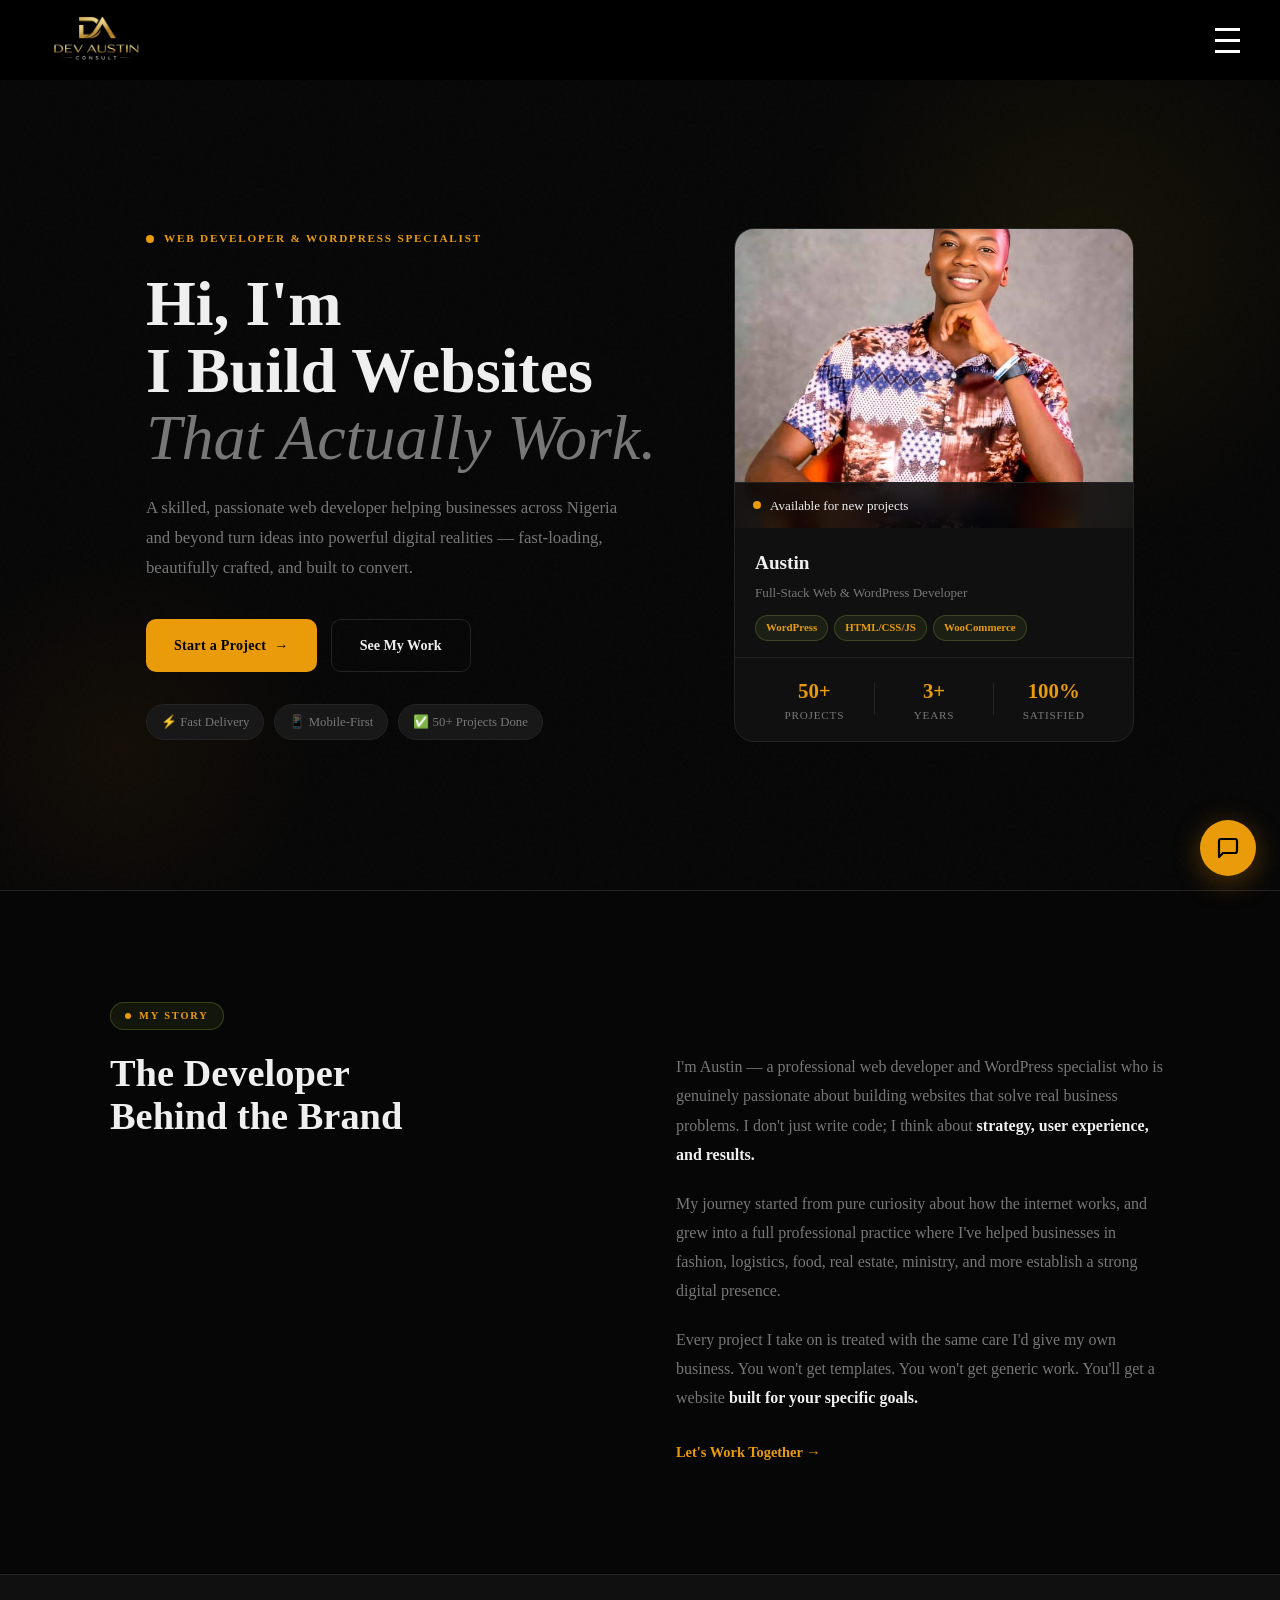
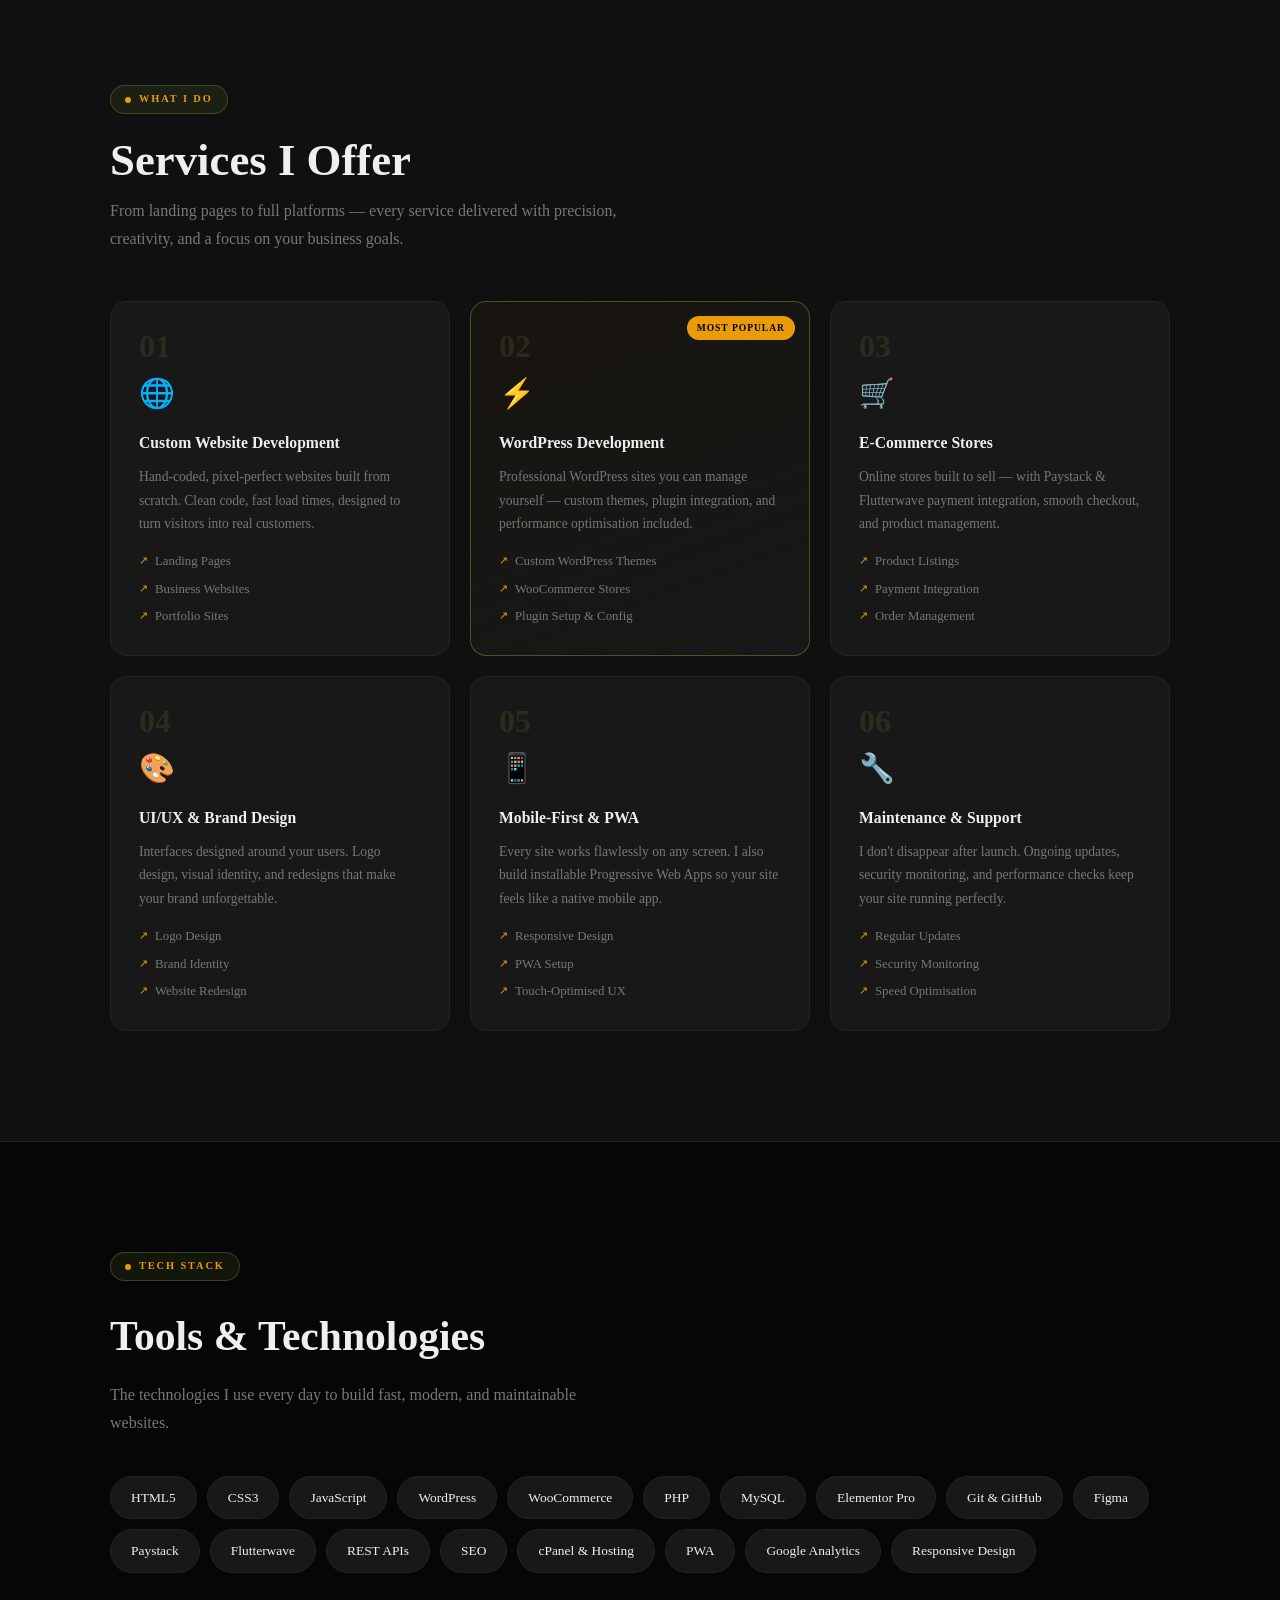
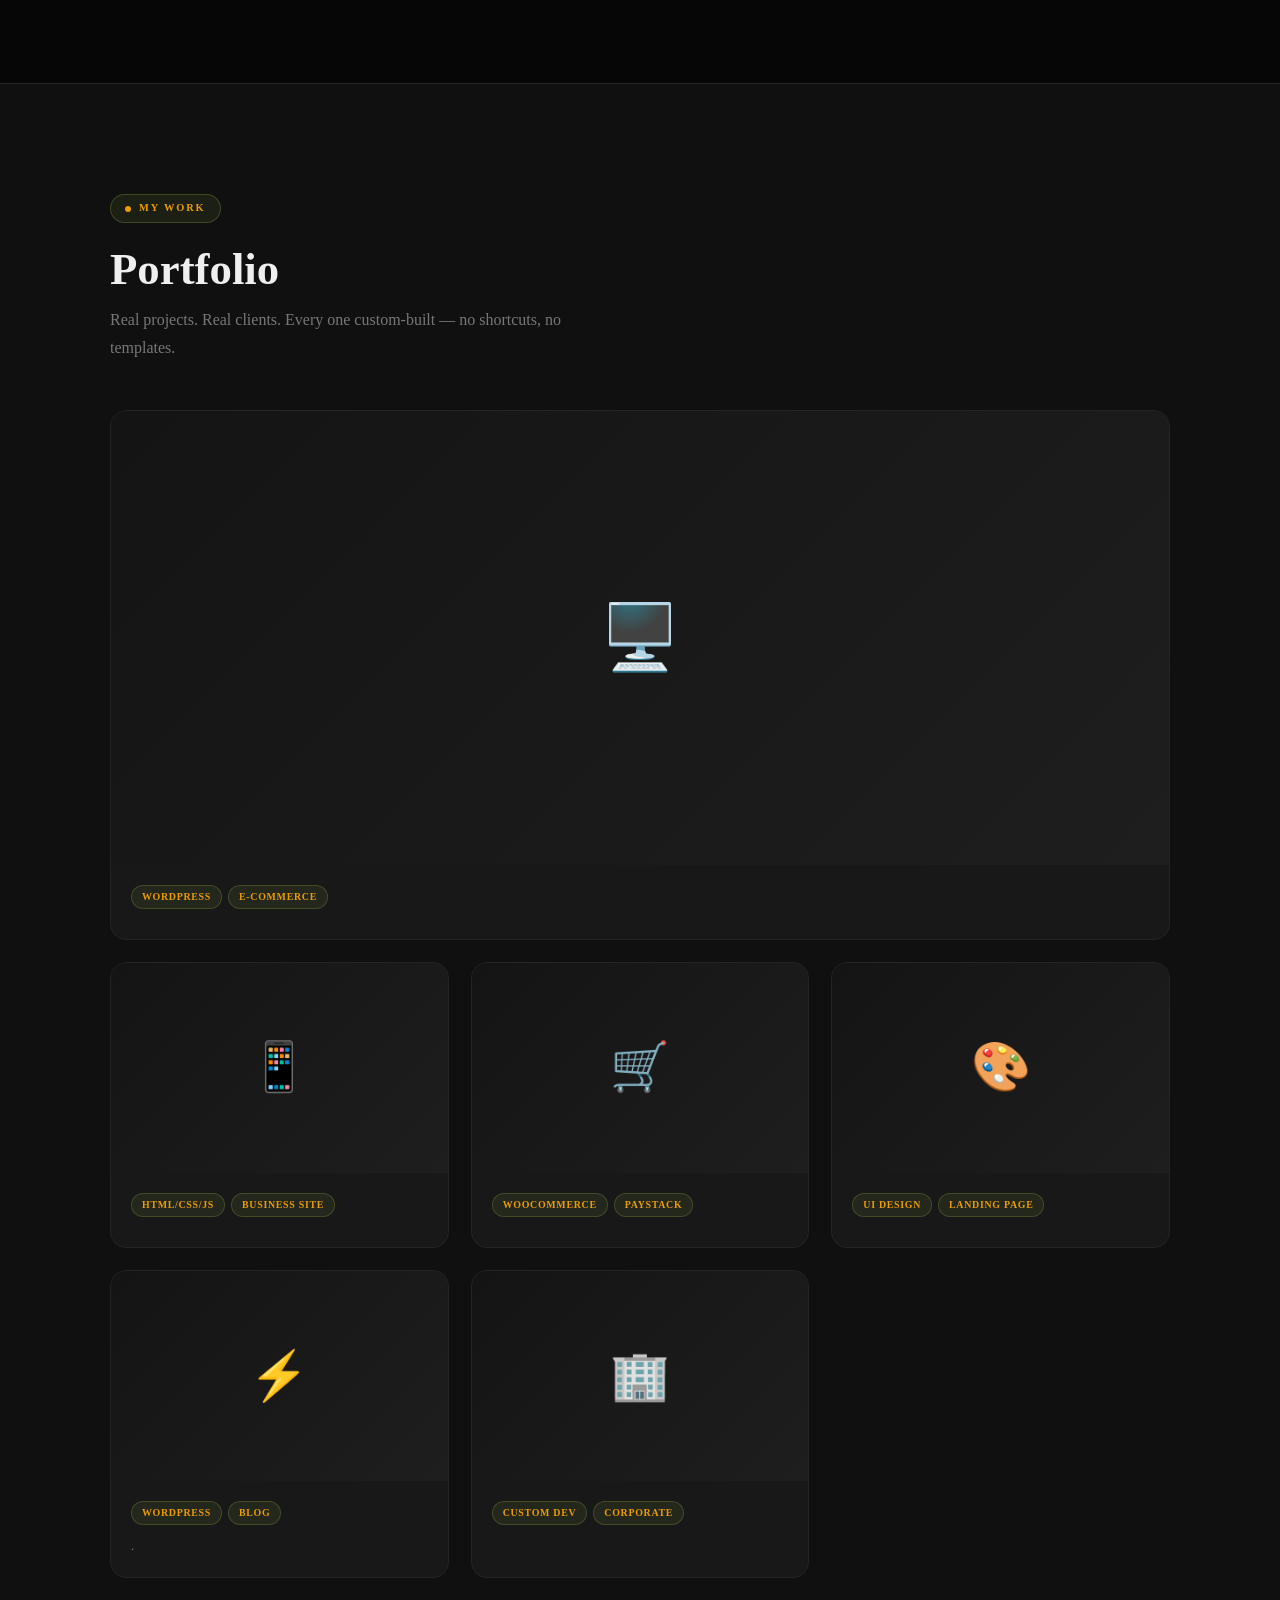
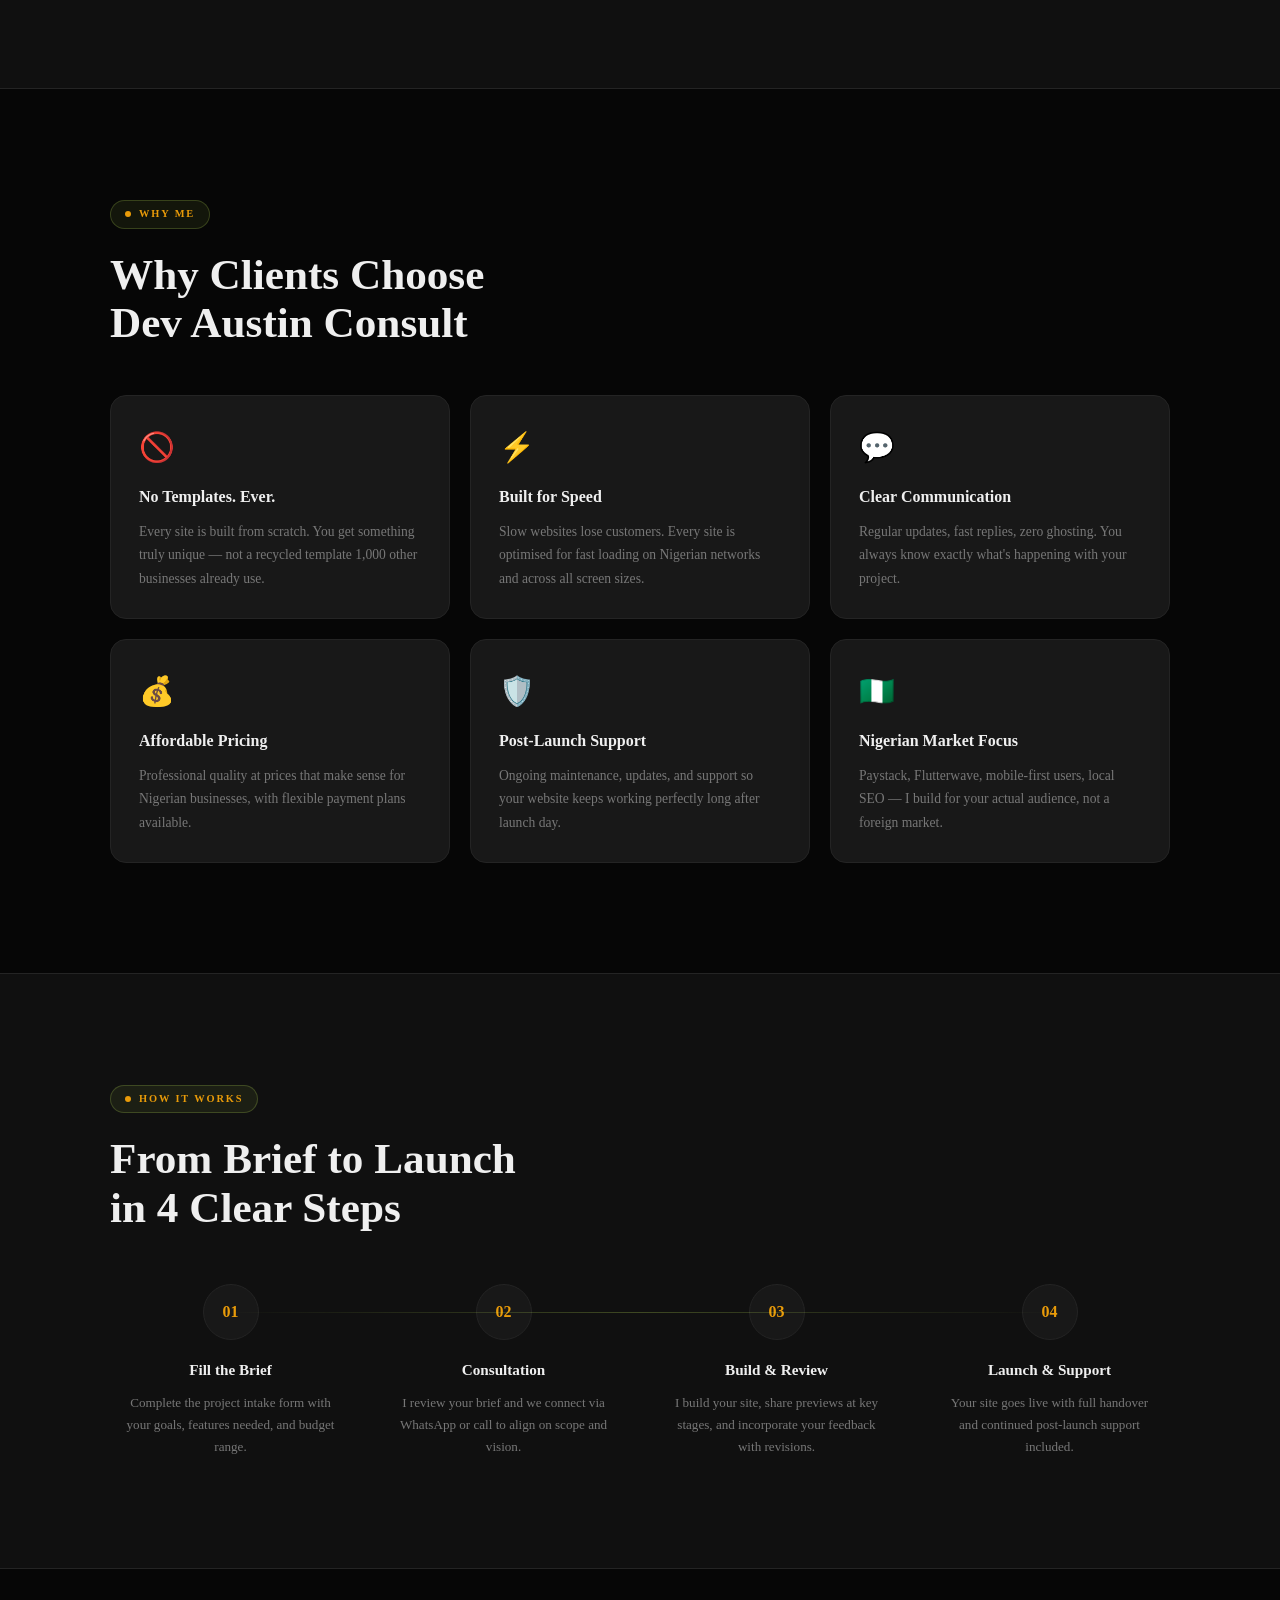
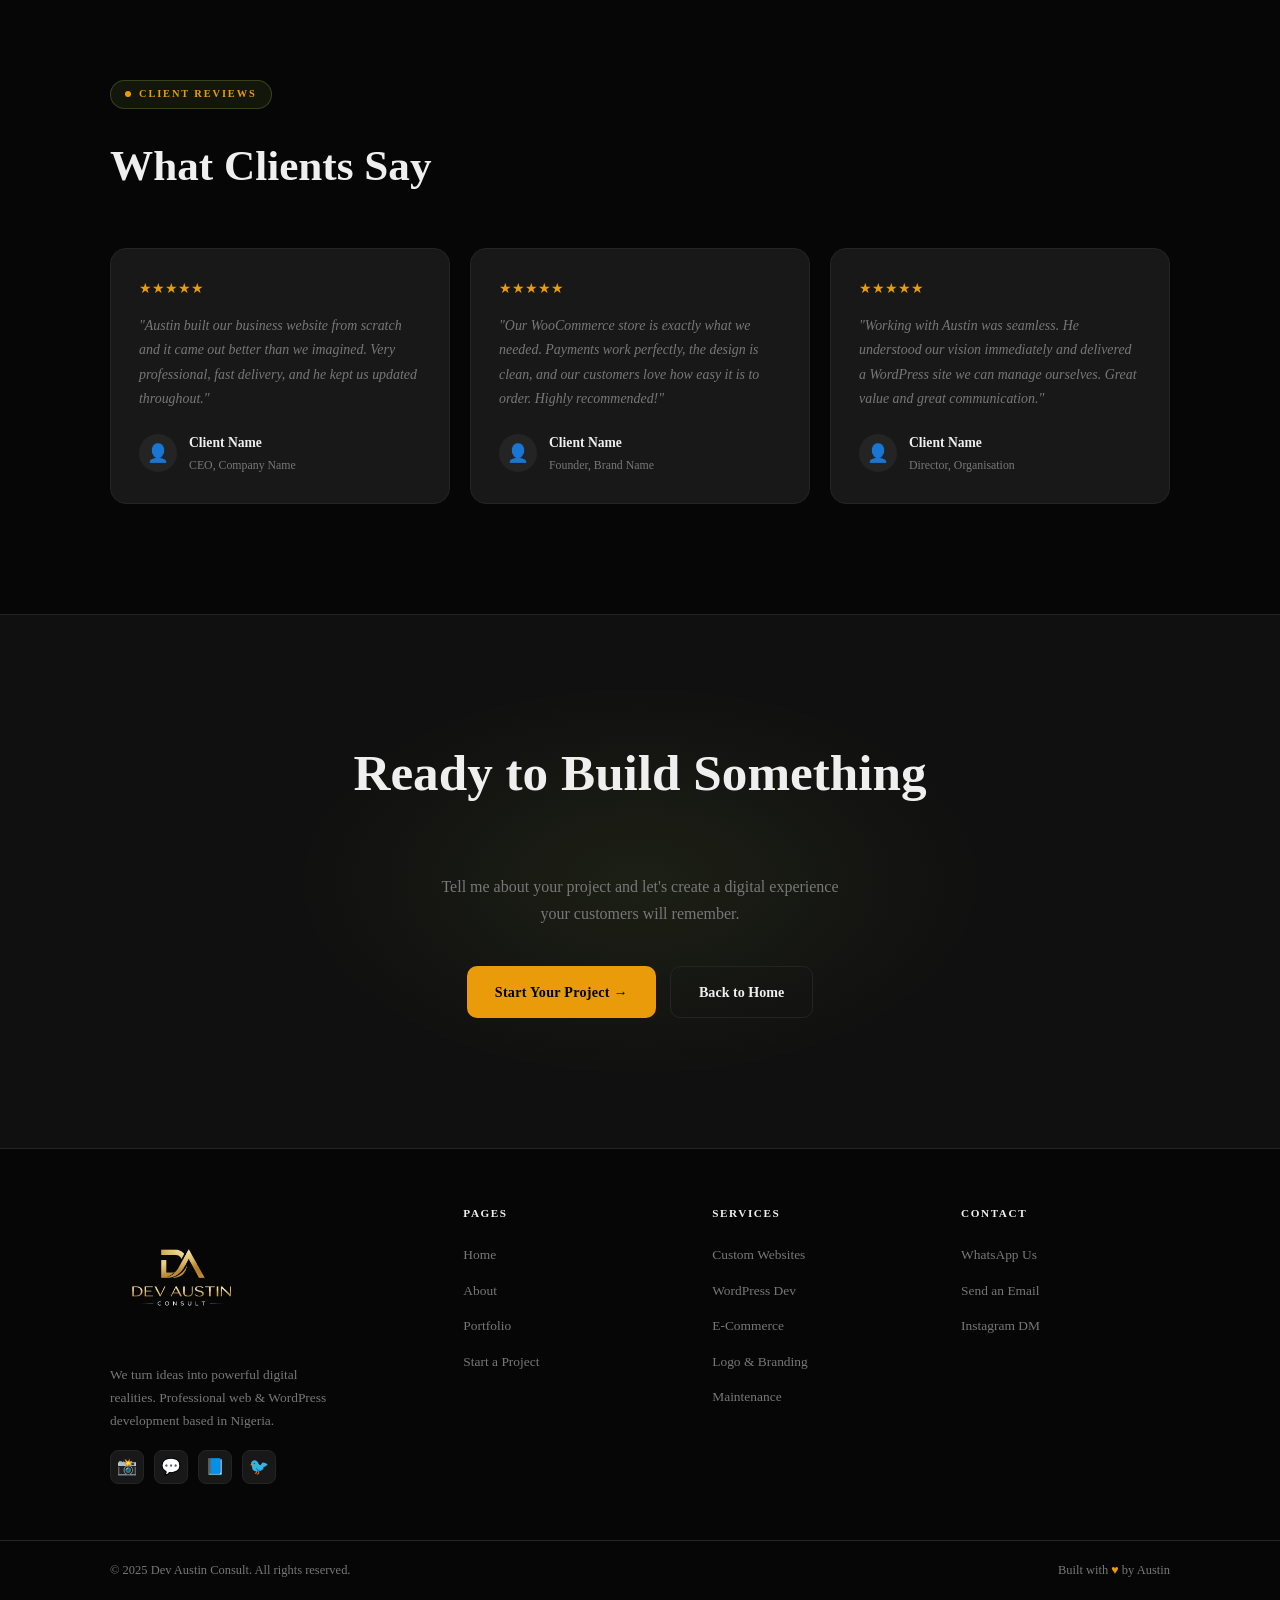
==== commit 29b68a05: "Update about.html" ====
--- a/about.html
+++ b/about.html
@@ -30,8 +30,6 @@
       <a href="start-project.html">Start Project</a>
     </nav>
   </header>
-
-  <button id="installBtn" style="display:none;">Install App</button>   
 
   <!-- HERO -->
   <section class="hero">
@@ -232,8 +230,8 @@
           </div>
           <div class="pc-body">
             <div class="pc-tags"><span>WordPress</span><span>E-Commerce</span></div>
-            <h3>Project Name Here</h3>
-            <p>Brief description of what was built, for whom, and what result it delivered for the client.</p>
+            <h3></h3>
+            <p></p>
           </div>
         </div>
         <!-- Card 2 -->
@@ -244,8 +242,8 @@
           </div>
           <div class="pc-body">
             <div class="pc-tags"><span>HTML/CSS/JS</span><span>Business Site</span></div>
-            <h3>Project Name Here</h3>
-            <p>Brief description of what was built and the impact it had.</p>
+            <h3></h3>
+            <p></p>
           </div>
         </div>
         <!-- Card 3 -->
@@ -256,8 +254,8 @@
           </div>
           <div class="pc-body">
             <div class="pc-tags"><span>WooCommerce</span><span>Paystack</span></div>
-            <h3>Project Name Here</h3>
-            <p>Brief description of what was built and the impact it had.</p>
+            <h3></h3>
+            <p></p>
           </div>
         </div>
         <!-- Card 4 -->
@@ -268,8 +266,8 @@
           </div>
           <div class="pc-body">
             <div class="pc-tags"><span>UI Design</span><span>Landing Page</span></div>
-            <h3>Project Name Here</h3>
-            <p>Brief description of what was built and the impact it had.</p>
+            <h3></h3>
+            <p></p>
           </div>
         </div>
         <!-- Card 5 -->
@@ -280,8 +278,8 @@
           </div>
           <div class="pc-body">
             <div class="pc-tags"><span>WordPress</span><span>Blog</span></div>
-            <h3>Project Name Here</h3>
-            <p>Brief description of what was built and the impact it had.</p>
+            <h3></h3>
+            <p>.</p>
           </div>
         </div>
         <!-- Card 6 -->
@@ -292,13 +290,11 @@
           </div>
           <div class="pc-body">
             <div class="pc-tags"><span>Custom Dev</span><span>Corporate</span></div>
-            <h3>Project Name Here</h3>
-            <p>Brief description of what was built and the impact it had.</p>
-          </div>
-        </div>
-      </div>
-      <p class="port-note">✏️ Replace placeholders with real screenshots using
-        <code>&lt;img src="screenshot.jpg"&gt;</code> and fill in your real project names, links, and descriptions.</p>
+            <h3></h3>
+            <p></p>
+          </div>
+        </div>
+      </div>
     </div>
   </section>
 
@@ -526,4 +522,4 @@
   
 </body>
 
-</html>+</html>
